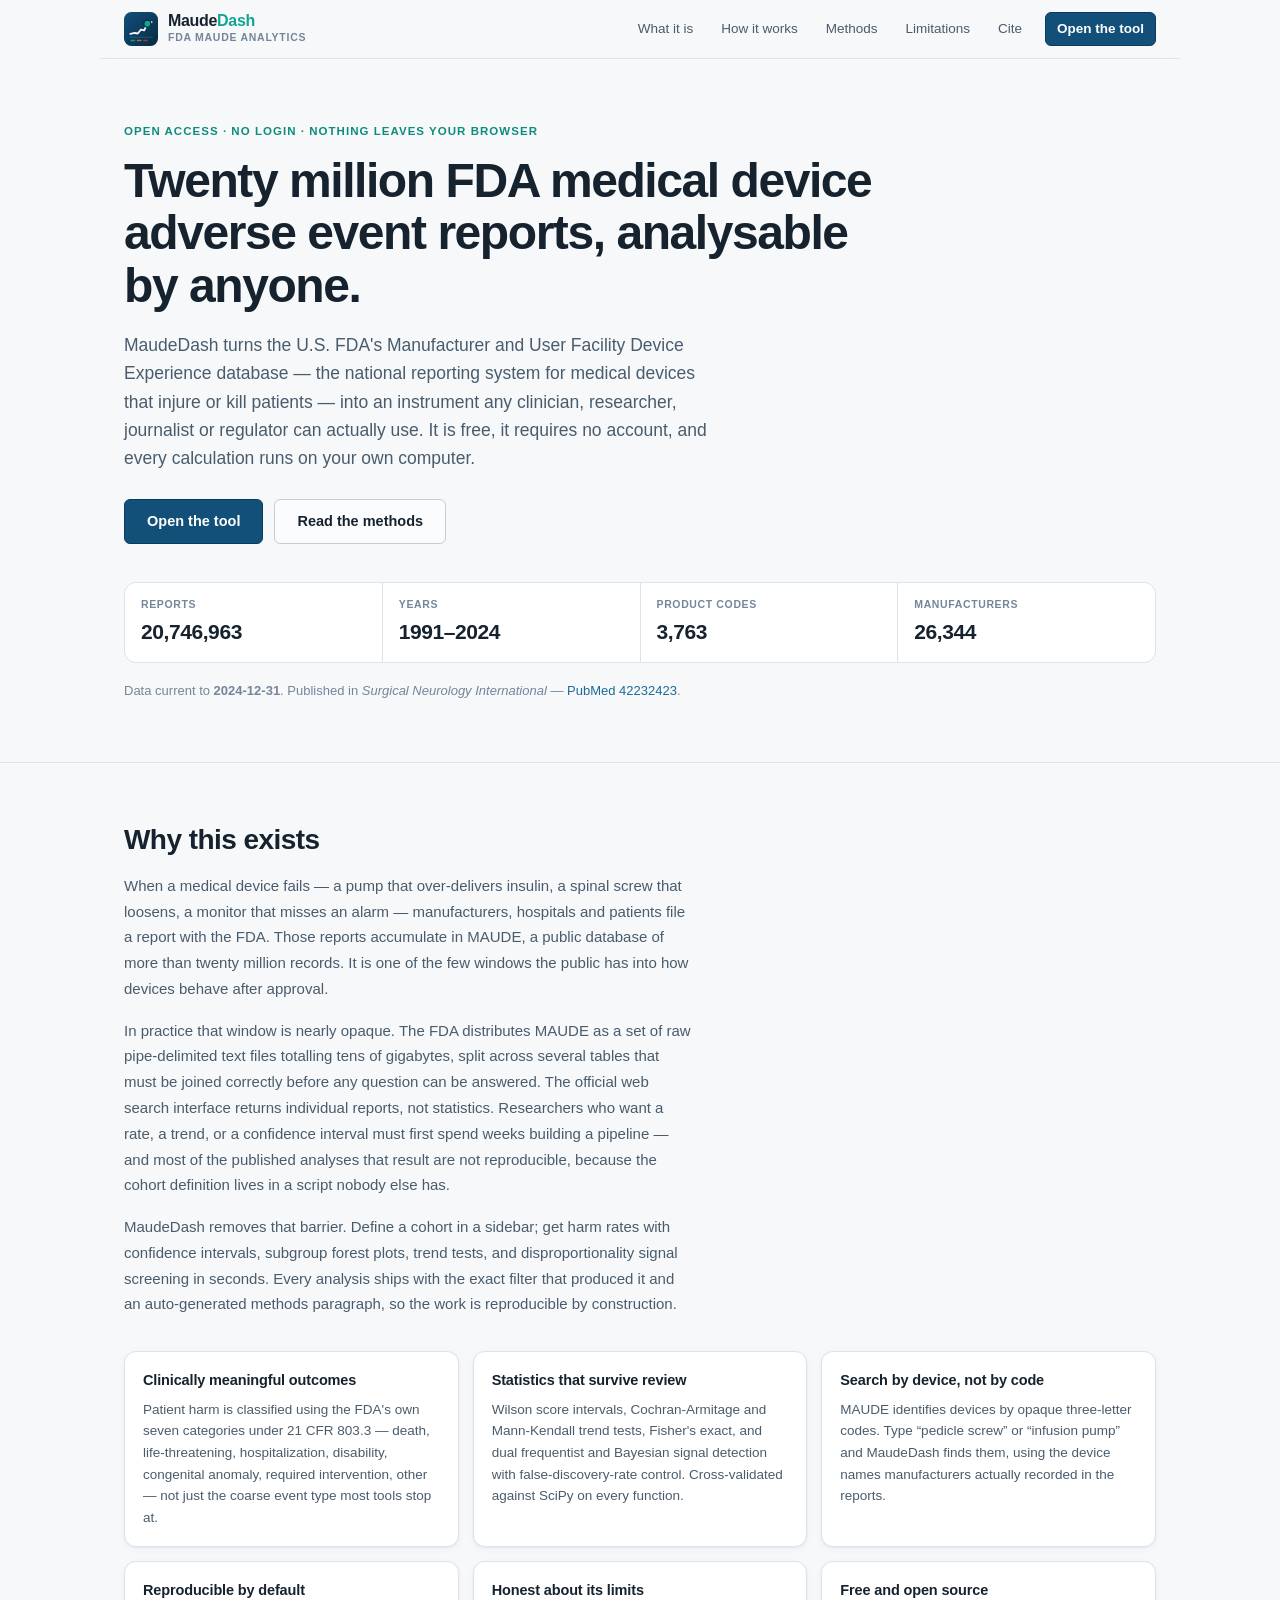
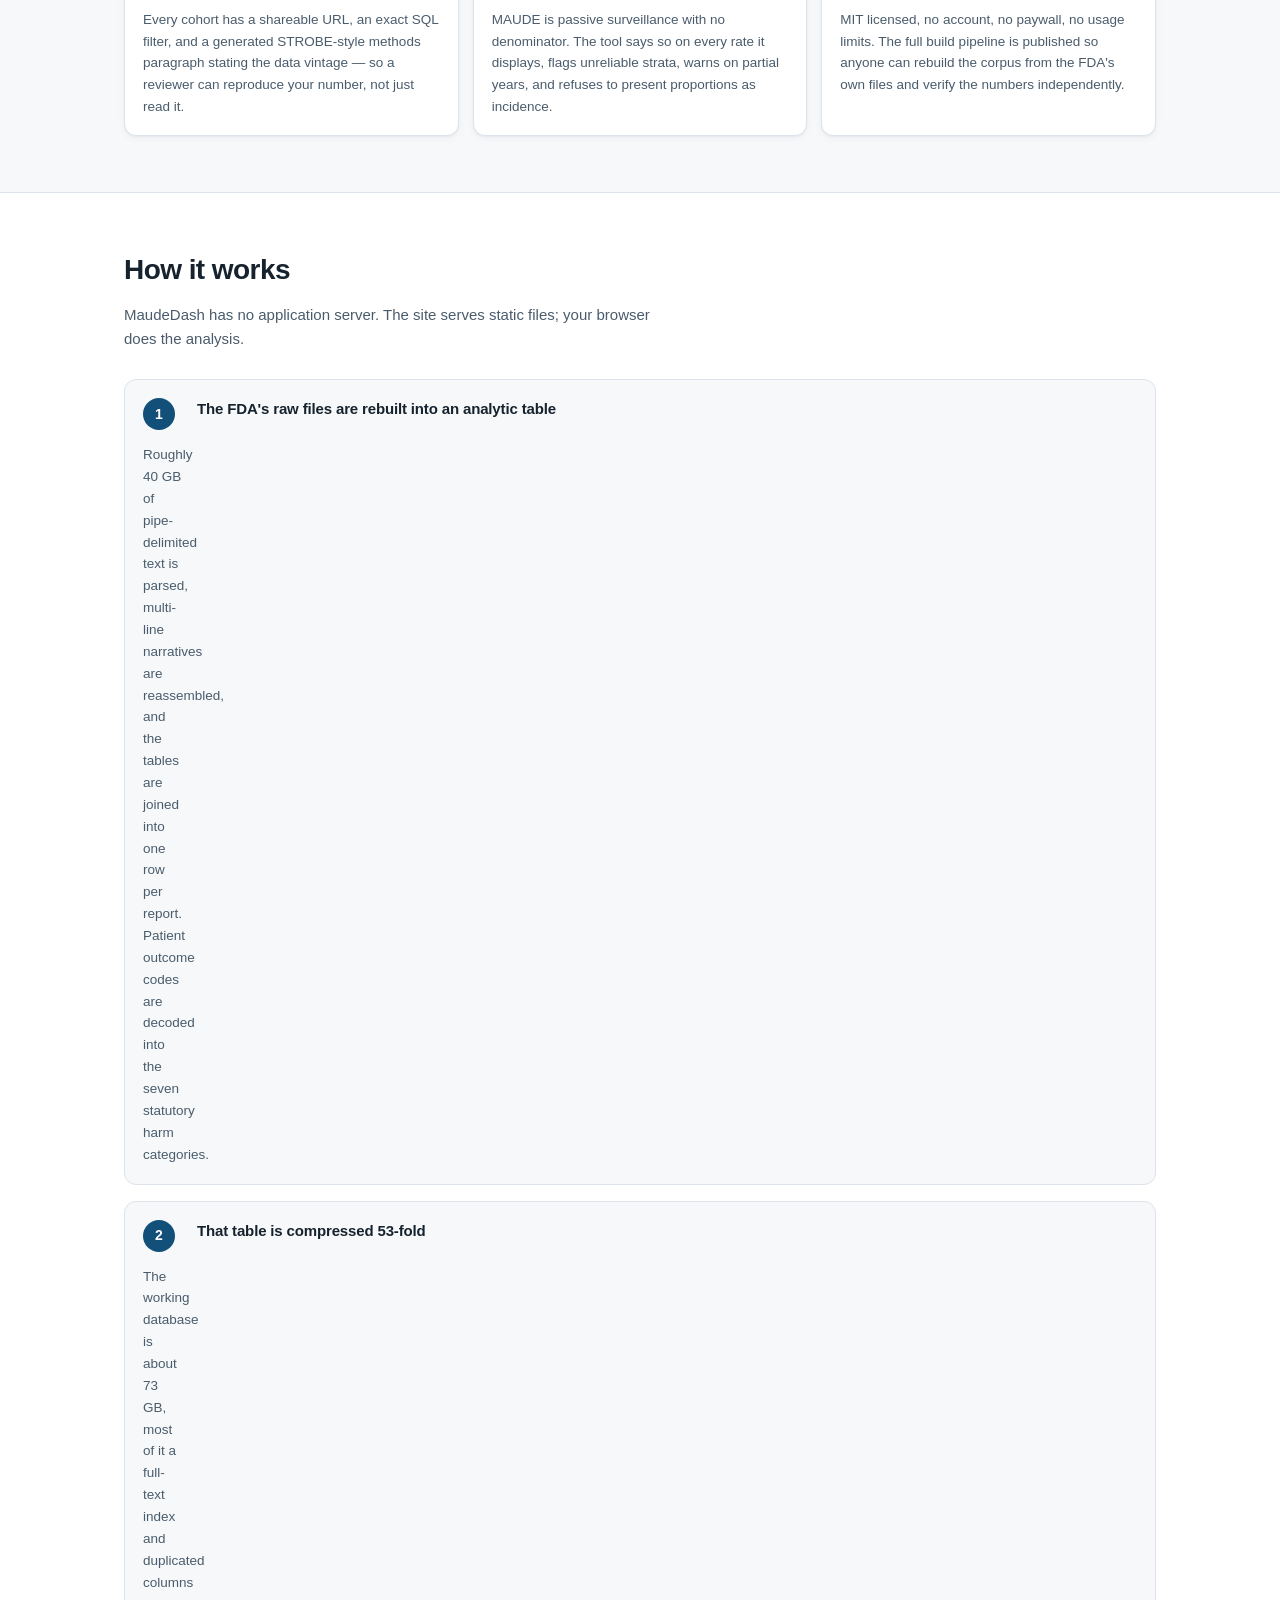
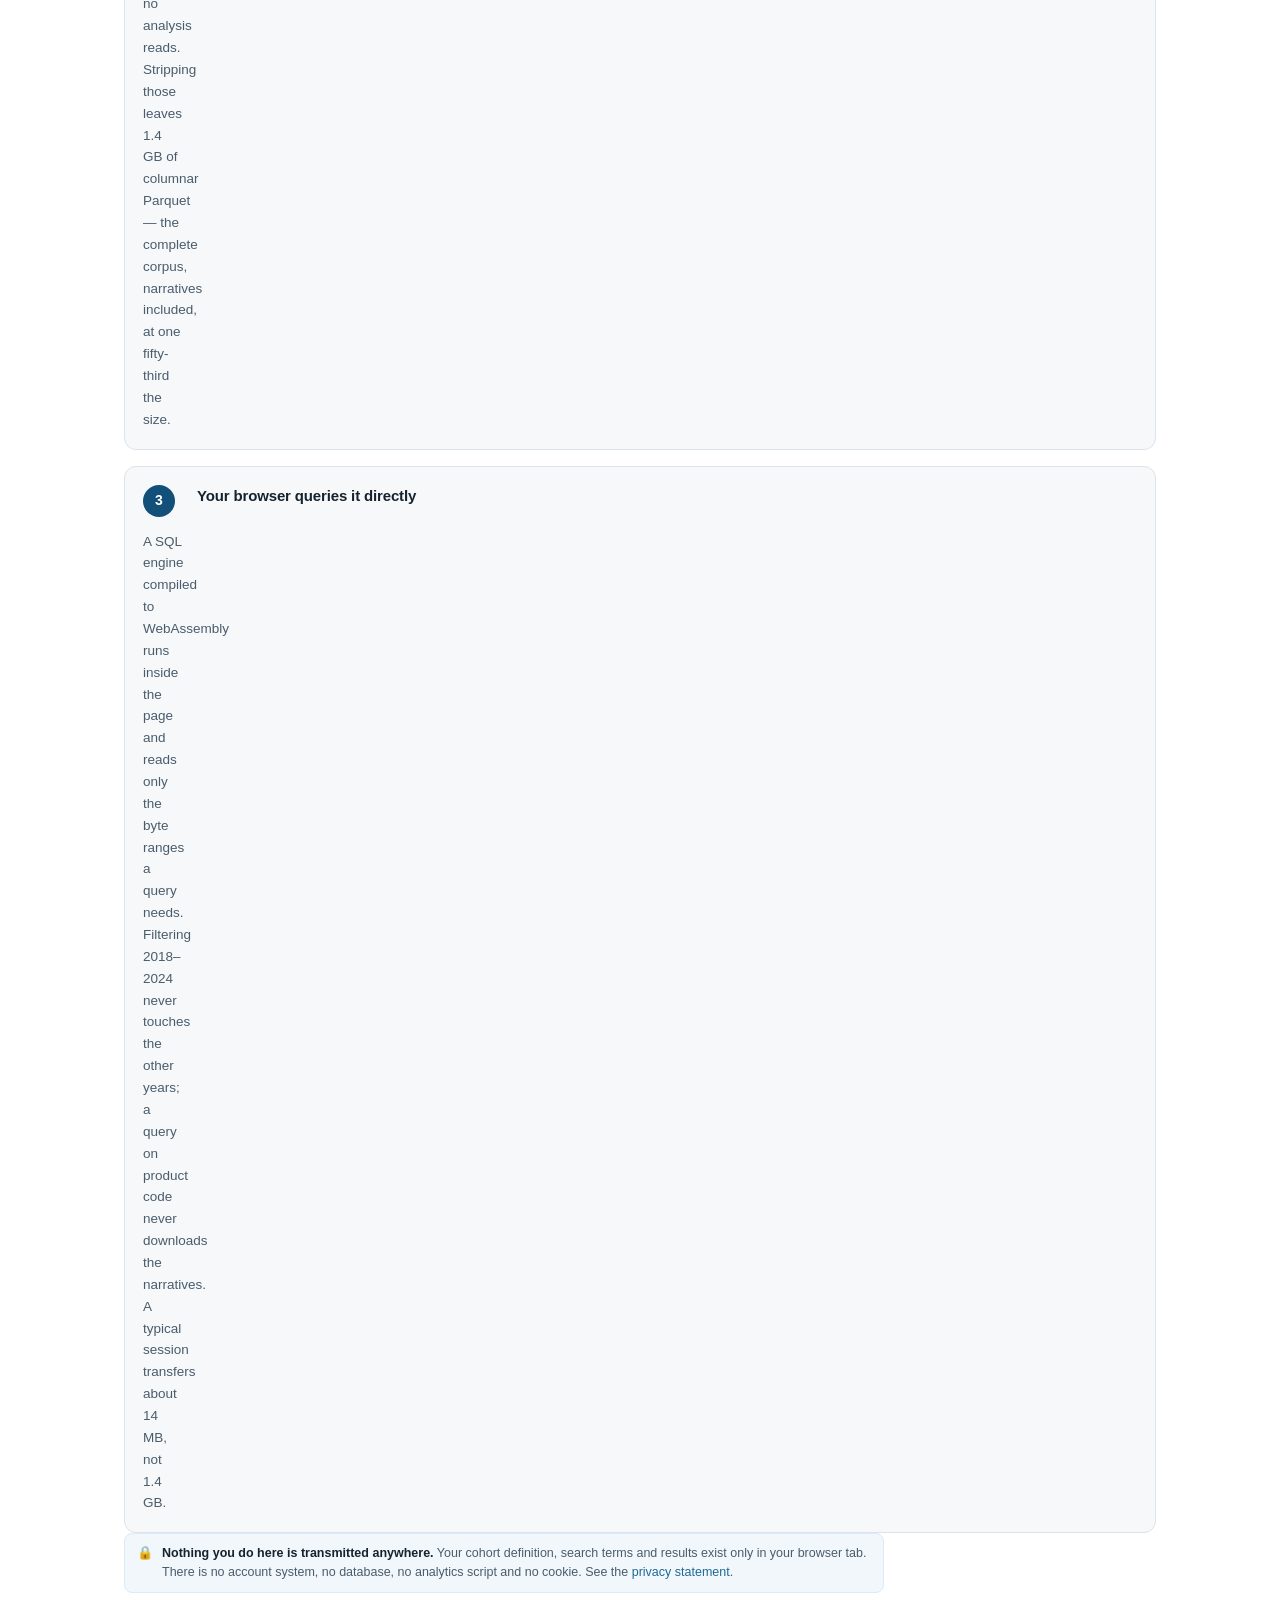
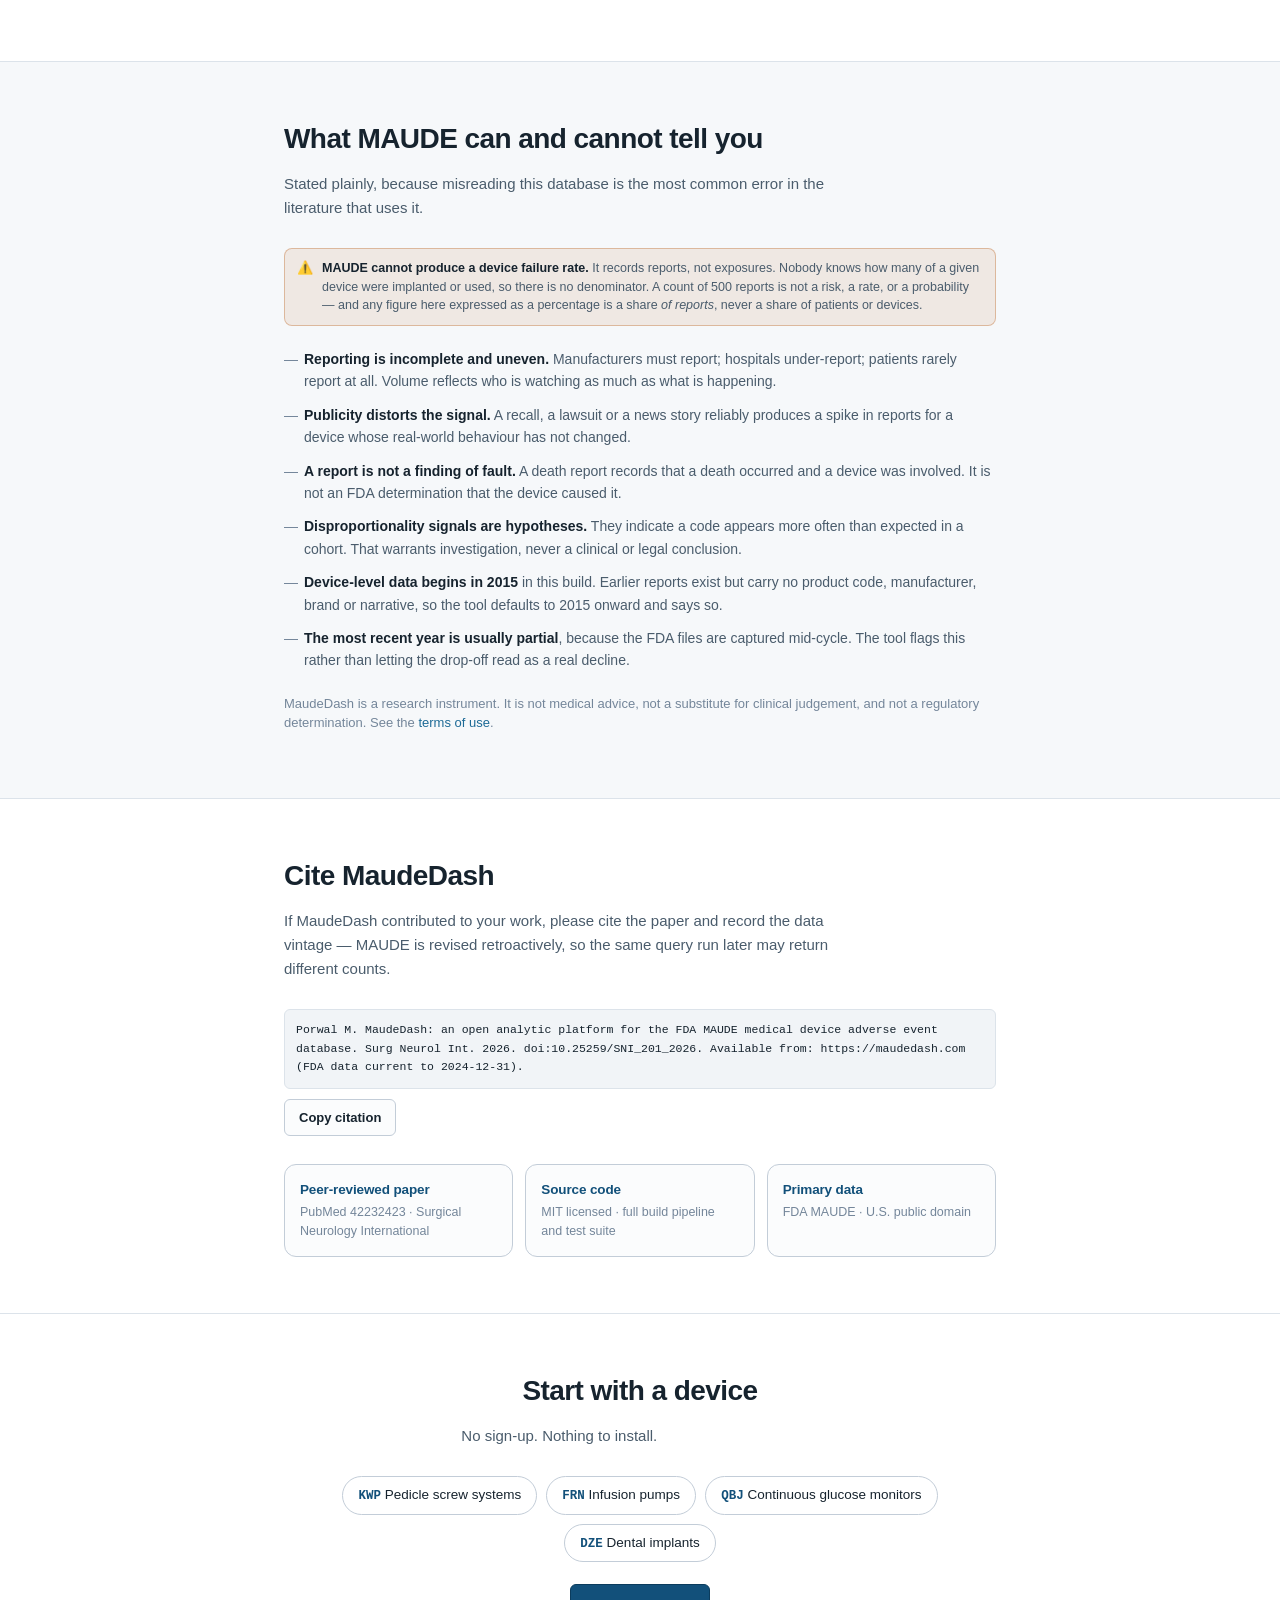
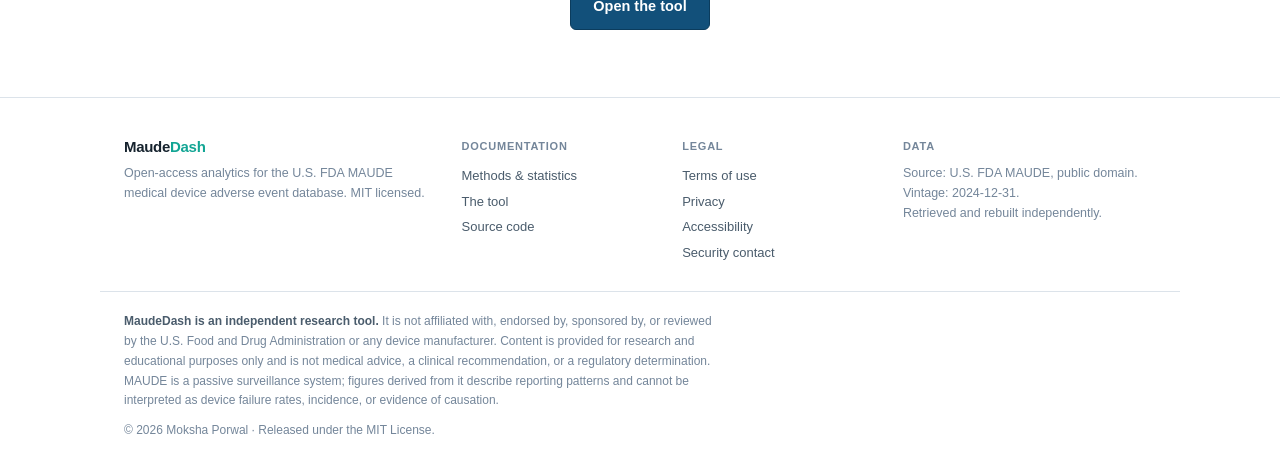
==== web/index.html @ 6a03e8b5 "MaudeDash v5: browser-based web tier, corrected statistics, 34x faster signal screen Reorganises the" ====
<!DOCTYPE html>
<html lang="en">
<head>
<meta charset="utf-8">
<meta name="viewport" content="width=device-width, initial-scale=1">
<title>MaudeDash — Open analytics for the FDA MAUDE medical device adverse event database</title>
<meta name="description" content="MaudeDash is a free, open-access research tool for the U.S. FDA MAUDE database: 20.7 million medical device adverse event reports, with FDA 21 CFR 803.3 harm classification, Wilson confidence intervals, Bayesian and frequentist signal detection, and STROBE-ready methods output. Runs entirely in your browser.">
<meta name="author" content="Moksha Porwal">
<meta name="robots" content="index, follow">
<link rel="canonical" href="https://maudedash.com/">
<link rel="icon" type="image/svg+xml" href="assets/favicon.svg">
<script src="assets/boot.js"></script>
<link rel="stylesheet" href="assets/styles.css">
<link rel="stylesheet" href="assets/site.css">
<!--
  Warm the query engine while the visitor reads this page. prefetch (not
  preload) so it is fetched at low priority and does not compete with the
  landing page itself, and so no console warning appears if the visitor never
  opens the tool.
-->
<link rel="prefetch" as="fetch" href="vendor/duckdb/duckdb-eh.wasm" crossorigin>
<link rel="prefetch" as="script" href="vendor/esm/duckdb__duckdb-wasm@1.29.0.mjs">
<link rel="prefetch" as="fetch" href="data/summary.json">
<link rel="prefetch" as="fetch" href="data/product_index.json">
<meta property="og:type" content="website">
<meta property="og:url" content="https://maudedash.com/">
<meta property="og:title" content="MaudeDash — Open analytics for the FDA MAUDE database">
<meta property="og:description" content="20.7 million FDA medical device adverse event reports, analysable in your browser. Free, open access, no login, no tracking.">
<meta property="og:image" content="https://maudedash.com/assets/logo.svg">
<meta name="twitter:card" content="summary">
<script type="application/ld+json">
{
  "@context": "https://schema.org",
  "@graph": [
    {
      "@type": "SoftwareApplication",
      "name": "MaudeDash",
      "url": "https://maudedash.com/",
      "applicationCategory": "Research and analysis software",
      "operatingSystem": "Any modern web browser",
      "offers": { "@type": "Offer", "price": "0", "priceCurrency": "USD" },
      "license": "https://opensource.org/licenses/MIT",
      "author": { "@type": "Person", "name": "Moksha Porwal" },
      "description": "Open-access analytics platform for the U.S. FDA Manufacturer and User Facility Device Experience (MAUDE) medical device adverse event database.",
      "isAccessibleForFree": true,
      "codeRepository": "https://github.com/mokshalstudios/MAUDE-DASH"
    },
    {
      "@type": "Dataset",
      "name": "FDA MAUDE analytic extract",
      "description": "Denormalised analytic extract of the U.S. FDA MAUDE database, one row per medical device report, with FDA 21 CFR 803.3 patient outcome classification.",
      "creator": { "@type": "Organization", "name": "U.S. Food and Drug Administration" },
      "isBasedOn": "https://www.fda.gov/medical-devices/mandatory-reporting-requirements-manufacturers-importers-and-device-user-facilities/manufacturer-and-user-facility-device-experience-database-maude",
      "license": "https://www.usa.gov/government-works",
      "temporalCoverage": "1991/2024"
    }
  ]
}
</script>
</head>
<body class="site">

<a class="skip-link" href="#main">Skip to content</a>

<header class="site-header">
  <a class="brand" href="./">
    <img class="brand-logo" src="assets/logo.svg" alt="" width="34" height="34">
    <div class="brand-text">
      <div class="brand-name">Maude<span class="dash">Dash</span></div>
      <div class="brand-tag">FDA MAUDE Analytics</div>
    </div>
  </a>
  <nav class="site-nav" aria-label="Main">
    <a href="#what">What it is</a>
    <a href="#how">How it works</a>
    <a href="methods.html">Methods</a>
    <a href="#limits">Limitations</a>
    <a href="#cite">Cite</a>
    <a class="nav-cta" href="app.html">Open the tool</a>
  </nav>
  <button class="icon-btn nav-toggle" id="nav-toggle" aria-label="Menu" aria-expanded="false">☰</button>
</header>

<main id="main">

  <!-- ============================ hero ============================ -->
  <section class="hero">
    <div class="wrap">
      <p class="eyebrow">Open access · No login · Nothing leaves your browser</p>
      <h1>Twenty million FDA medical device<br>adverse event reports, analysable<br>by anyone.</h1>
      <p class="lede">
        MaudeDash turns the U.S. FDA's Manufacturer and User Facility Device
        Experience database — the national reporting system for medical devices
        that injure or kill patients — into an instrument any clinician,
        researcher, journalist or regulator can actually use. It is free, it
        requires no account, and every calculation runs on your own computer.
      </p>
      <div class="hero-cta">
        <a class="btn btn-lg" href="app.html">Open the tool</a>
        <a class="btn btn-lg btn-secondary" href="methods.html">Read the methods</a>
      </div>
      <dl class="hero-stats" id="hero-stats">
        <div><dt>Reports</dt><dd>20,746,963</dd></div>
        <div><dt>Years</dt><dd>1991–2024</dd></div>
        <div><dt>Product codes</dt><dd>3,763</dd></div>
        <div><dt>Manufacturers</dt><dd>26,344</dd></div>
      </dl>
      <p class="hero-note">
        Data current to <strong id="vintage-inline">2024-12-31</strong>.
        Published in <em>Surgical Neurology International</em> —
        <a href="https://pubmed.ncbi.nlm.nih.gov/42232423/" rel="noopener">PubMed 42232423</a>.
      </p>
    </div>
  </section>

  <!-- ========================== what it is ========================= -->
  <section id="what" class="band">
    <div class="wrap">
      <h2>Why this exists</h2>
      <div class="prose-lg">
        <p>
          When a medical device fails — a pump that over-delivers insulin, a
          spinal screw that loosens, a monitor that misses an alarm —
          manufacturers, hospitals and patients file a report with the FDA.
          Those reports accumulate in MAUDE, a public database of more than
          twenty million records. It is one of the few windows the public has
          into how devices behave after approval.
        </p>
        <p>
          In practice that window is nearly opaque. The FDA distributes MAUDE as
          a set of raw pipe-delimited text files totalling tens of gigabytes,
          split across several tables that must be joined correctly before any
          question can be answered. The official web search interface returns
          individual reports, not statistics. Researchers who want a rate, a
          trend, or a confidence interval must first spend weeks building a
          pipeline — and most of the published analyses that result are not
          reproducible, because the cohort definition lives in a script nobody
          else has.
        </p>
        <p>
          MaudeDash removes that barrier. Define a cohort in a sidebar; get
          harm rates with confidence intervals, subgroup forest plots, trend
          tests, and disproportionality signal screening in seconds. Every
          analysis ships with the exact filter that produced it and an
          auto-generated methods paragraph, so the work is reproducible by
          construction.
        </p>
      </div>

      <div class="feature-grid">
        <article class="feature">
          <h3>Clinically meaningful outcomes</h3>
          <p>Patient harm is classified using the FDA's own seven categories
          under 21 CFR 803.3 — death, life-threatening, hospitalization,
          disability, congenital anomaly, required intervention, other — not
          just the coarse event type most tools stop at.</p>
        </article>
        <article class="feature">
          <h3>Statistics that survive review</h3>
          <p>Wilson score intervals, Cochran-Armitage and Mann-Kendall trend
          tests, Fisher's exact, and dual frequentist and Bayesian signal
          detection with false-discovery-rate control. Cross-validated against
          SciPy on every function.</p>
        </article>
        <article class="feature">
          <h3>Search by device, not by code</h3>
          <p>MAUDE identifies devices by opaque three-letter codes. Type
          “pedicle screw” or “infusion pump” and MaudeDash finds them, using the
          device names manufacturers actually recorded in the reports.</p>
        </article>
        <article class="feature">
          <h3>Reproducible by default</h3>
          <p>Every cohort has a shareable URL, an exact SQL filter, and a
          generated STROBE-style methods paragraph stating the data vintage —
          so a reviewer can reproduce your number, not just read it.</p>
        </article>
        <article class="feature">
          <h3>Honest about its limits</h3>
          <p>MAUDE is passive surveillance with no denominator. The tool says so
          on every rate it displays, flags unreliable strata, warns on partial
          years, and refuses to present proportions as incidence.</p>
        </article>
        <article class="feature">
          <h3>Free and open source</h3>
          <p>MIT licensed, no account, no paywall, no usage limits. The full
          build pipeline is published so anyone can rebuild the corpus from the
          FDA's own files and verify the numbers independently.</p>
        </article>
      </div>
    </div>
  </section>

  <!-- ========================== how it works ======================= -->
  <section id="how" class="band alt">
    <div class="wrap">
      <h2>How it works</h2>
      <p class="section-lede">
        MaudeDash has no application server. The site serves static files; your
        browser does the analysis.
      </p>

      <ol class="steps">
        <li>
          <span class="step-n">1</span>
          <h3>The FDA's raw files are rebuilt into an analytic table</h3>
          <p>Roughly 40 GB of pipe-delimited text is parsed, multi-line
          narratives are reassembled, and the tables are joined into one row per
          report. Patient outcome codes are decoded into the seven statutory
          harm categories.</p>
        </li>
        <li>
          <span class="step-n">2</span>
          <h3>That table is compressed 53-fold</h3>
          <p>The working database is about 73 GB, most of it a full-text index
          and duplicated columns no analysis reads. Stripping those leaves
          1.4 GB of columnar Parquet — the complete corpus, narratives included,
          at one fifty-third the size.</p>
        </li>
        <li>
          <span class="step-n">3</span>
          <h3>Your browser queries it directly</h3>
          <p>A SQL engine compiled to WebAssembly runs inside the page and reads
          only the byte ranges a query needs. Filtering 2018–2024 never touches
          the other years; a query on product code never downloads the
          narratives. A typical session transfers about 14 MB, not 1.4 GB.</p>
        </li>
      </ol>

      <div class="note note-info wrap-narrow">
        <span class="note-icon">🔒</span>
        <div><strong>Nothing you do here is transmitted anywhere.</strong>
        Your cohort definition, search terms and results exist only in your
        browser tab. There is no account system, no database, no analytics
        script and no cookie. See the
        <a href="privacy.html">privacy statement</a>.</div>
      </div>
    </div>
  </section>

  <!-- =========================== limits =========================== -->
  <section id="limits" class="band">
    <div class="wrap wrap-narrow">
      <h2>What MAUDE can and cannot tell you</h2>
      <p class="section-lede">
        Stated plainly, because misreading this database is the most common
        error in the literature that uses it.
      </p>

      <div class="note note-warn">
        <span class="note-icon">⚠️</span>
        <div>
          <strong>MAUDE cannot produce a device failure rate.</strong> It records
          reports, not exposures. Nobody knows how many of a given device were
          implanted or used, so there is no denominator. A count of 500 reports
          is not a risk, a rate, or a probability — and any figure here expressed
          as a percentage is a share <em>of reports</em>, never a share of
          patients or devices.
        </div>
      </div>

      <ul class="limit-list">
        <li><strong>Reporting is incomplete and uneven.</strong> Manufacturers
        must report; hospitals under-report; patients rarely report at all.
        Volume reflects who is watching as much as what is happening.</li>
        <li><strong>Publicity distorts the signal.</strong> A recall, a lawsuit
        or a news story reliably produces a spike in reports for a device whose
        real-world behaviour has not changed.</li>
        <li><strong>A report is not a finding of fault.</strong> A death report
        records that a death occurred and a device was involved. It is not an
        FDA determination that the device caused it.</li>
        <li><strong>Disproportionality signals are hypotheses.</strong> They
        indicate a code appears more often than expected in a cohort. That
        warrants investigation, never a clinical or legal conclusion.</li>
        <li><strong>Device-level data begins in 2015</strong> in this build.
        Earlier reports exist but carry no product code, manufacturer, brand or
        narrative, so the tool defaults to 2015 onward and says so.</li>
        <li><strong>The most recent year is usually partial</strong>, because
        the FDA files are captured mid-cycle. The tool flags this rather than
        letting the drop-off read as a real decline.</li>
      </ul>

      <p class="fineprint">
        MaudeDash is a research instrument. It is not medical advice, not a
        substitute for clinical judgement, and not a regulatory determination.
        See the <a href="terms.html">terms of use</a>.
      </p>
    </div>
  </section>

  <!-- ============================ cite ============================ -->
  <section id="cite" class="band alt">
    <div class="wrap wrap-narrow">
      <h2>Cite MaudeDash</h2>
      <p class="section-lede">
        If MaudeDash contributed to your work, please cite the paper and record
        the data vintage — MAUDE is revised retroactively, so the same query run
        later may return different counts.
      </p>
      <div class="cite" id="cite-text">Porwal M. MaudeDash: an open analytic platform for the FDA MAUDE medical device adverse event database. Surg Neurol Int. 2026. doi:10.25259/SNI_201_2026. Available from: https://maudedash.com (FDA data current to 2024-12-31).</div>
      <button class="btn btn-secondary" id="copy-cite" style="width:auto;margin-top:10px">Copy citation</button>

      <div class="link-cards">
        <a class="link-card" href="https://pubmed.ncbi.nlm.nih.gov/42232423/" rel="noopener">
          <h3>Peer-reviewed paper</h3><p>PubMed 42232423 · Surgical Neurology International</p></a>
        <a class="link-card" href="https://github.com/mokshalstudios/MAUDE-DASH" rel="noopener">
          <h3>Source code</h3><p>MIT licensed · full build pipeline and test suite</p></a>
        <a class="link-card" href="https://www.fda.gov/medical-devices/mandatory-reporting-requirements-manufacturers-importers-and-device-user-facilities/manufacturer-and-user-facility-device-experience-database-maude" rel="noopener">
          <h3>Primary data</h3><p>FDA MAUDE · U.S. public domain</p></a>
      </div>
    </div>
  </section>

  <section class="band cta-band">
    <div class="wrap wrap-narrow" style="text-align:center">
      <h2>Start with a device</h2>
      <p class="section-lede">No sign-up. Nothing to install.</p>
      <div class="chip-row">
        <a class="chip" href="app.html?pc=KWP&y0=2018&y1=2024"><b>KWP</b> Pedicle screw systems</a>
        <a class="chip" href="app.html?pc=FRN&y0=2018&y1=2024"><b>FRN</b> Infusion pumps</a>
        <a class="chip" href="app.html?pc=QBJ&y0=2018&y1=2024"><b>QBJ</b> Continuous glucose monitors</a>
        <a class="chip" href="app.html?pc=DZE&y0=2018&y1=2024"><b>DZE</b> Dental implants</a>
      </div>
      <p style="margin-top:22px"><a class="btn btn-lg" href="app.html">Open the tool</a></p>
    </div>
  </section>

</main>

<footer class="site-footer">
  <div class="wrap footer-grid">
    <div>
      <div class="brand-name" style="font-size:15px">Maude<span class="dash">Dash</span></div>
      <p class="footer-note">
        Open-access analytics for the U.S. FDA MAUDE medical device adverse
        event database. MIT licensed.
      </p>
    </div>
    <nav aria-label="Documentation">
      <h4>Documentation</h4>
      <a href="methods.html">Methods &amp; statistics</a>
      <a href="app.html">The tool</a>
      <a href="https://github.com/mokshalstudios/MAUDE-DASH" rel="noopener">Source code</a>
    </nav>
    <nav aria-label="Legal">
      <h4>Legal</h4>
      <a href="terms.html">Terms of use</a>
      <a href="privacy.html">Privacy</a>
      <a href="accessibility.html">Accessibility</a>
      <a href="/.well-known/security.txt">Security contact</a>
    </nav>
    <div>
      <h4>Data</h4>
      <p class="footer-note">
        Source: U.S. FDA MAUDE, public domain.<br>
        Vintage: <span id="vintage-footer">2024-12-31</span>.<br>
        Retrieved and rebuilt independently.
      </p>
    </div>
  </div>
  <div class="wrap footer-legal">
    <p>
      <strong>MaudeDash is an independent research tool.</strong> It is not
      affiliated with, endorsed by, sponsored by, or reviewed by the U.S. Food
      and Drug Administration or any device manufacturer. Content is provided
      for research and educational purposes only and is not medical advice, a
      clinical recommendation, or a regulatory determination. MAUDE is a passive
      surveillance system; figures derived from it describe reporting patterns
      and cannot be interpreted as device failure rates, incidence, or evidence
      of causation.
    </p>
    <p>© <span id="year">2026</span> Moksha Porwal · Released under the MIT License.</p>
  </div>
</footer>

<script src="assets/site.js" defer></script>
</body>
</html>
---- web/assets/styles.css ----
/*
 * styles.css — MaudeDash
 * ======================
 * A clinical-research aesthetic: quiet neutrals, one structural blue, and a
 * severity ramp reserved for the FDA harm categories so colour always carries
 * meaning. Light and dark are both first-class.
 */

/* ------------------------------------------------------------------- tokens */

:root {
  /* Brand */
  --brand-900: #072A42;
  --brand-800: #0B3C5D;
  --brand-700: #12507A;
  --brand-600: #1D6A96;
  --brand-500: #2E86B8;
  --brand-100: #DCEBF5;
  --brand-050: #F1F7FB;

  --accent-600: #0E8C7D;
  --accent-500: #12A594;
  --accent-100: #D6F2EE;

  /* FDA 21 CFR 803.3 harm ramp — ordered by clinical severity */
  --harm-death:         #8B1A1A;
  --harm-life:          #C0392B;
  --harm-hosp:          #D9740B;
  --harm-disability:    #7C3AED;
  --harm-congenital:    #0E7490;
  --harm-intervention:  #2563EB;
  --harm-other:         #64748B;
  --harm-serious:       #0B3C5D;

  --ok: #15803D;
  --warn: #B45309;
  --danger: #B91C1C;
  --signal: #9D174D;

  /* Surfaces (light) */
  --bg: #F6F8FA;
  --surface: #FFFFFF;
  --surface-2: #FBFCFD;
  --surface-3: #F1F4F7;
  --border: #DCE3EA;
  --border-strong: #C3CDD8;
  --text: #16232E;
  --text-2: #4A5C6C;
  --text-3: #74869A;
  --shadow: 0 1px 2px rgba(16, 35, 51, .05), 0 2px 8px rgba(16, 35, 51, .04);
  --shadow-lg: 0 4px 12px rgba(16, 35, 51, .08), 0 12px 32px rgba(16, 35, 51, .06);

  --sidebar-w: 310px;
  --radius: 8px;
  --radius-lg: 12px;

  --mono: ui-monospace, SFMono-Regular, "SF Mono", Menlo, Consolas,
          "Liberation Mono", monospace;
  --sans: -apple-system, BlinkMacSystemFont, "Segoe UI", Inter, Roboto,
          "Helvetica Neue", Arial, sans-serif;
}

/*
 * Dark palette. The inline script in <head> stamps data-theme on <html> before
 * first paint (from localStorage, else the OS preference), so this attribute
 * selector is the single source of truth — no duplicated token block and no
 * light-theme flash.
 */
:root[data-theme="dark"] {
    --bg: #0D1620;
    --surface: #141F2B;
    --surface-2: #18242F;
    --surface-3: #1E2C39;
    --border: #263542;
    --border-strong: #35485A;
    --text: #E4EBF1;
    --text-2: #A8B8C6;
    --text-3: #7A8B9B;
    --brand-100: #17324A;
    --brand-050: #112537;
    --accent-100: #10352F;
    --shadow: 0 1px 2px rgba(0, 0, 0, .3), 0 2px 8px rgba(0, 0, 0, .25);
    --shadow-lg: 0 4px 12px rgba(0, 0, 0, .35), 0 12px 32px rgba(0, 0, 0, .3);
    --harm-death: #E05252;
    --harm-life: #EF6D5E;
    --harm-hosp: #F0A04B;
    --harm-disability: #A78BFA;
    --harm-congenital: #22A5C0;
    --harm-intervention: #5B94F5;
    --harm-other: #94A3B8;
    --harm-serious: #6BA8D4;
    --ok: #4ADE80;
    --warn: #FBBF24;
    --danger: #F87171;
    --signal: #F472B6;
}

/* ------------------------------------------------------------------- reset */

*, *::before, *::after { box-sizing: border-box; }

html, body { height: 100%; }

body {
  margin: 0;
  font-family: var(--sans);
  font-size: 14px;
  line-height: 1.5;
  color: var(--text);
  background: var(--bg);
  -webkit-font-smoothing: antialiased;
}

h1, h2, h3, h4 { margin: 0; font-weight: 600; letter-spacing: -.01em; }
p { margin: 0 0 .75em; }
a { color: var(--brand-600); text-decoration: none; }
a:hover { text-decoration: underline; }
code, kbd, pre { font-family: var(--mono); font-size: .875em; }

/* Numerals line up in every table and metric. */
.num, table td, table th, .metric-value, .stat-value {
  font-variant-numeric: tabular-nums;
}

/* ------------------------------------------------------------------ layout */

.app { display: flex; min-height: 100vh; }

/* ----- sidebar ----- */

.sidebar {
  width: var(--sidebar-w);
  flex: 0 0 var(--sidebar-w);
  background: var(--surface);
  border-right: 1px solid var(--border);
  display: flex;
  flex-direction: column;
  position: sticky;
  top: 0;
  height: 100vh;
  overflow-y: auto;
  overscroll-behavior: contain;
}

.brand {
  display: flex;
  align-items: center;
  gap: 10px;
  padding: 16px 18px;
  border-bottom: 1px solid var(--border);
  position: sticky;
  top: 0;
  background: var(--surface);
  z-index: 5;
}
.brand-logo { width: 34px; height: 34px; flex: 0 0 34px; }
.brand-text { min-width: 0; }
.brand-name {
  font-size: 16px; font-weight: 700; letter-spacing: -.02em;
  color: var(--text); line-height: 1.15;
}
.brand-name .dash { color: var(--accent-500); }
.brand-tag {
  font-size: 10.5px; text-transform: uppercase; letter-spacing: .07em;
  color: var(--text-3); font-weight: 600;
}

.sidebar-body { padding: 4px 18px 24px; }

.field { margin: 14px 0; }
.field > label {
  display: block; font-size: 11.5px; font-weight: 600;
  text-transform: uppercase; letter-spacing: .05em;
  color: var(--text-2); margin-bottom: 5px;
}
.field .hint { font-size: 11.5px; color: var(--text-3); margin-top: 4px; line-height: 1.4; }

input[type="text"], input[type="number"], select, textarea {
  width: 100%;
  padding: 7px 9px;
  font: inherit;
  font-size: 13px;
  color: var(--text);
  background: var(--surface-2);
  border: 1px solid var(--border-strong);
  border-radius: 6px;
  transition: border-color .12s, box-shadow .12s;
}
input:focus, select:focus, textarea:focus {
  outline: none;
  border-color: var(--brand-500);
  box-shadow: 0 0 0 3px color-mix(in srgb, var(--brand-500) 18%, transparent);
}
input::placeholder { color: var(--text-3); }

.checks { display: flex; flex-direction: column; gap: 7px; }
.check { display: flex; align-items: flex-start; gap: 8px; font-size: 13px; cursor: pointer; }
.check input { margin: 2px 0 0; accent-color: var(--brand-600); flex: 0 0 auto; }
.check span { color: var(--text-2); }

.section-label {
  font-size: 11px; font-weight: 700; text-transform: uppercase;
  letter-spacing: .07em; color: var(--text-3);
  margin: 22px 0 2px; padding-top: 14px;
  border-top: 1px solid var(--border);
}

/* year range: two coupled sliders */
.range-row { display: flex; align-items: center; gap: 8px; }
.range-row input[type="range"] { flex: 1; accent-color: var(--brand-600); min-width: 0; }
.range-val {
  font-family: var(--mono); font-size: 12px; color: var(--text);
  background: var(--surface-3); border: 1px solid var(--border);
  border-radius: 5px; padding: 1px 6px; min-width: 46px; text-align: center;
}

.btn {
  display: inline-flex; align-items: center; justify-content: center; gap: 6px;
  padding: 8px 14px; font: inherit; font-size: 13px; font-weight: 600;
  color: #fff; background: var(--brand-700);
  border: 1px solid var(--brand-800); border-radius: 6px;
  cursor: pointer; transition: background .12s, transform .06s;
  width: 100%;
}
.btn:hover { background: var(--brand-600); }
.btn:active { transform: translateY(1px); }
.btn:disabled { opacity: .5; cursor: not-allowed; }
.btn-secondary {
  color: var(--text); background: var(--surface-2);
  border-color: var(--border-strong);
}
.btn-secondary:hover { background: var(--surface-3); }
.btn-row { display: flex; gap: 8px; margin-top: 14px; }
.btn-row .btn { width: auto; flex: 1; }

/* ----- main ----- */

.main { flex: 1 1 auto; min-width: 0; display: flex; flex-direction: column; }

.topbar {
  display: flex; align-items: center; gap: 14px;
  padding: 10px 22px;
  background: var(--surface);
  border-bottom: 1px solid var(--border);
  position: sticky; top: 0; z-index: 20;
}
.topbar h1 { font-size: 15px; font-weight: 600; }
.topbar .spacer { flex: 1; }
.vintage {
  font-size: 11.5px; color: var(--text-3);
  display: flex; align-items: center; gap: 6px;
}
.vintage .dot {
  width: 6px; height: 6px; border-radius: 50%;
  background: var(--ok); flex: 0 0 6px;
}
.icon-btn {
  display: inline-flex; align-items: center; justify-content: center;
  width: 30px; height: 30px; padding: 0;
  color: var(--text-2); background: transparent;
  border: 1px solid var(--border); border-radius: 6px; cursor: pointer;
}
.icon-btn:hover { background: var(--surface-3); color: var(--text); }

.content { padding: 18px 22px 60px; flex: 1; }

/* ----- KPI band ----- */

.kpis {
  display: grid;
  grid-template-columns: repeat(auto-fit, minmax(140px, 1fr));
  gap: 10px;
  margin-bottom: 16px;
}
.kpi {
  background: var(--surface); border: 1px solid var(--border);
  border-radius: var(--radius); padding: 11px 13px;
  box-shadow: var(--shadow);
}
.kpi-label {
  font-size: 10.5px; font-weight: 600; text-transform: uppercase;
  letter-spacing: .05em; color: var(--text-3);
  display: flex; align-items: center; gap: 4px;
}
.kpi-value {
  font-size: 21px; font-weight: 700; letter-spacing: -.02em;
  color: var(--text); margin-top: 3px; font-variant-numeric: tabular-nums;
}
.kpi-sub { font-size: 11px; color: var(--text-3); margin-top: 1px; }
.kpi.accent .kpi-value { color: var(--brand-700); }
.kpi.harm .kpi-value { color: var(--harm-death); }

/* ----- tabs ----- */

.tabgroups { border-bottom: 1px solid var(--border); margin-bottom: 16px; }
.tabgroup-row { display: flex; gap: 4px; padding-bottom: 6px; flex-wrap: wrap; }
.tabgroup {
  display: flex; align-items: center; gap: 2px;
  padding: 2px; background: var(--surface-3);
  border: 1px solid var(--border); border-radius: 8px;
}
.tabgroup-name {
  font-size: 10px; font-weight: 700; text-transform: uppercase;
  letter-spacing: .06em; color: var(--text-3);
  padding: 0 7px 0 5px; white-space: nowrap;
}
.tab {
  padding: 5px 10px; font-size: 12.5px; font-weight: 500;
  color: var(--text-2); background: transparent;
  border: none; border-radius: 6px; cursor: pointer; white-space: nowrap;
  font-family: inherit;
}
.tab:hover { background: var(--surface); color: var(--text); }
.tab[aria-selected="true"] {
  background: var(--brand-700); color: #fff; font-weight: 600;
}

/* ----- panels & cards ----- */

.panel { display: none; }
.panel.active { display: block; animation: fade .16s ease-out; }
@keyframes fade { from { opacity: 0; transform: translateY(2px); } to { opacity: 1; } }

.panel-head { margin-bottom: 12px; }
.panel-head h2 { font-size: 17px; }
.panel-head .desc {
  font-size: 12.5px; color: var(--text-2); margin-top: 3px;
  max-width: 78ch; line-height: 1.5;
}

.card {
  background: var(--surface); border: 1px solid var(--border);
  border-radius: var(--radius-lg); box-shadow: var(--shadow);
  padding: 14px; margin-bottom: 14px;
}
.card-title {
  font-size: 13px; font-weight: 600; color: var(--text);
  margin-bottom: 10px; display: flex; align-items: center; gap: 8px;
}
.card-title .count { font-weight: 400; color: var(--text-3); font-size: 12px; }
.grid-2 { display: grid; grid-template-columns: 1fr 1fr; gap: 14px; }
.grid-2-1 { display: grid; grid-template-columns: 2fr 1fr; gap: 14px; }
@media (max-width: 1100px) { .grid-2, .grid-2-1 { grid-template-columns: 1fr; } }

.chart { width: 100%; min-height: 300px; }

/* ----- tables ----- */

.table-wrap {
  overflow: auto; max-height: 560px;
  border: 1px solid var(--border); border-radius: var(--radius);
  background: var(--surface);
}
table { width: 100%; border-collapse: separate; border-spacing: 0; font-size: 12.5px; }
thead th {
  position: sticky; top: 0; z-index: 2;
  background: var(--surface-3); color: var(--text-2);
  font-weight: 600; font-size: 11px; text-transform: uppercase;
  letter-spacing: .04em; text-align: left;
  padding: 8px 10px; border-bottom: 1px solid var(--border-strong);
  white-space: nowrap;
}
tbody td {
  padding: 6px 10px; border-bottom: 1px solid var(--border);
  color: var(--text); vertical-align: top;
}
tbody tr:last-child td { border-bottom: none; }
tbody tr:hover td { background: var(--brand-050); }
td.right, th.right { text-align: right; }
td.narrative {
  max-width: 620px; min-width: 320px; white-space: pre-wrap;
  font-size: 12px; color: var(--text-2); line-height: 1.45;
}
td.mono { font-family: var(--mono); font-size: 11.5px; }

/* ----- type-ahead pickers ----- */

.ac-menu {
  position: absolute; left: 0; right: 0; top: calc(100% + 3px); z-index: 30;
  max-height: 296px; overflow-y: auto;
  background: var(--surface); border: 1px solid var(--border-strong);
  border-radius: var(--radius); box-shadow: var(--shadow-lg);
}
.ac-item {
  padding: 7px 10px; cursor: pointer;
  border-bottom: 1px solid var(--border);
}
.ac-item:last-child { border-bottom: none; }
.ac-item:hover, .ac-item.on { background: var(--brand-050); }
.ac-main { display: flex; align-items: baseline; gap: 7px; }
.ac-code {
  font-family: var(--mono); font-size: 11.5px; font-weight: 700;
  color: var(--brand-700); background: var(--brand-100);
  padding: 1px 5px; border-radius: 4px; flex: 0 0 auto;
}
.ac-label { font-size: 12.5px; color: var(--text); line-height: 1.3; }
.ac-meta {
  font-size: 11px; color: var(--text-3); margin-top: 2px;
  font-variant-numeric: tabular-nums;
}

/* ----- sortable table headers ----- */

th.sortable { cursor: pointer; user-select: none; }
th.sortable:hover { background: var(--brand-100); color: var(--text); }
th.sortable:focus-visible {
  outline: 2px solid var(--brand-500); outline-offset: -2px;
}
th.sorted { color: var(--brand-700); }
:root[data-theme="dark"] th.sorted { color: var(--brand-500); }

/* ----- badges & notes ----- */

.badge {
  display: inline-block; padding: 1px 7px; border-radius: 20px;
  font-size: 10.5px; font-weight: 700; text-transform: uppercase;
  letter-spacing: .04em; white-space: nowrap;
}
.badge-signal { background: var(--signal); color: #fff; }
.badge-none { background: var(--surface-3); color: var(--text-3); }
.badge-warn { background: var(--warn); color: #fff; }
.badge-ok { background: var(--ok); color: #fff; }

.note {
  display: flex; gap: 9px; padding: 10px 12px;
  border-radius: var(--radius); font-size: 12.5px; line-height: 1.5;
  border: 1px solid; margin-bottom: 12px;
}
.note-icon { flex: 0 0 auto; font-size: 13px; line-height: 1.35; }
.note-info { background: var(--brand-050); border-color: var(--brand-100); color: var(--text-2); }
.note-warn {
  background: color-mix(in srgb, var(--warn) 9%, transparent);
  border-color: color-mix(in srgb, var(--warn) 32%, transparent);
  color: var(--text-2);
}
.note-caveat {
  background: var(--surface-3); border-color: var(--border);
  color: var(--text-2); font-size: 12px;
}
.note strong { color: var(--text); }

/* ----- empty / loading states ----- */

.empty {
  text-align: center; padding: 52px 24px; color: var(--text-3);
}
.empty-icon { font-size: 30px; opacity: .5; margin-bottom: 10px; }
.empty h3 { font-size: 15px; color: var(--text-2); margin-bottom: 6px; }
.empty p { font-size: 13px; max-width: 52ch; margin: 0 auto .5em; }

.examples {
  display: flex; flex-wrap: wrap; gap: 8px;
  justify-content: center; margin-top: 16px;
}
.example {
  padding: 7px 12px; font-size: 12.5px; text-align: left;
  color: var(--text); background: var(--surface);
  border: 1px solid var(--border-strong); border-radius: 20px;
  cursor: pointer; font-family: inherit;
}
.example:hover { border-color: var(--brand-500); background: var(--brand-050); }
.example b { color: var(--brand-700); font-weight: 600; }

.spinner {
  width: 15px; height: 15px; flex: 0 0 15px;
  border: 2px solid var(--border-strong);
  border-top-color: var(--brand-600);
  border-radius: 50%; animation: spin .7s linear infinite;
}
@keyframes spin { to { transform: rotate(360deg); } }

.loading {
  display: flex; align-items: flex-start; justify-content: center; gap: 11px;
  padding: 44px 24px; color: var(--text-2); font-size: 13.5px; text-align: left;
}
.loading .spinner { margin-top: 2px; }
.loading-detail {
  font-size: 12.5px; color: var(--text-3); margin-top: 5px;
  max-width: 56ch; line-height: 1.5;
}

.busy {
  position: fixed; bottom: 16px; right: 18px; z-index: 60;
  display: none; align-items: center; gap: 9px;
  padding: 9px 14px; font-size: 12.5px; color: var(--text);
  background: var(--surface); border: 1px solid var(--border-strong);
  border-radius: 20px; box-shadow: var(--shadow-lg);
}
.busy.on { display: flex; }

/* ----- boot screen ----- */

.boot {
  position: fixed; inset: 0; z-index: 100;
  display: flex; flex-direction: column; align-items: center;
  justify-content: center; gap: 14px; padding: 24px;
  background: var(--bg); text-align: center;
}
.boot.hidden { display: none; }
.boot-logo { width: 60px; height: 60px; }
.boot-name { font-size: 25px; font-weight: 700; letter-spacing: -.025em; }
.boot-name .dash { color: var(--accent-500); }
.boot-sub { font-size: 13px; color: var(--text-2); max-width: 50ch; }
.boot-status {
  display: flex; align-items: center; gap: 9px;
  font-size: 12.5px; color: var(--text-3); margin-top: 4px;
}
.boot-error {
  max-width: 62ch; padding: 14px; text-align: left;
  font-size: 12.5px; line-height: 1.55;
  color: var(--text); background: var(--surface);
  border: 1px solid var(--danger); border-radius: var(--radius);
}
.boot-error h3 { color: var(--danger); font-size: 13.5px; margin-bottom: 6px; }
.boot-error pre {
  margin: 8px 0 0; padding: 8px; overflow-x: auto;
  background: var(--surface-3); border-radius: 5px; font-size: 11px;
}

/* ----- modal ----- */

.modal-backdrop {
  position: fixed; inset: 0; z-index: 90;
  display: none; align-items: center; justify-content: center; padding: 24px;
  background: rgba(7, 42, 66, .45); backdrop-filter: blur(2px);
}
.modal-backdrop.on { display: flex; }
.modal {
  background: var(--surface); border: 1px solid var(--border);
  border-radius: var(--radius-lg); box-shadow: var(--shadow-lg);
  max-width: 760px; width: 100%; max-height: 86vh; overflow-y: auto;
}
.modal-head {
  display: flex; align-items: center; gap: 10px;
  padding: 14px 18px; border-bottom: 1px solid var(--border);
  position: sticky; top: 0; background: var(--surface);
}
.modal-head h2 { font-size: 15px; flex: 1; }
.modal-body { padding: 18px; font-size: 13px; line-height: 1.6; color: var(--text-2); }
.modal-body h3 {
  font-size: 12.5px; text-transform: uppercase; letter-spacing: .05em;
  color: var(--text-3); margin: 18px 0 7px;
}
.modal-body h3:first-child { margin-top: 0; }
.modal-body dl { margin: 0; display: grid; grid-template-columns: auto 1fr; gap: 4px 16px; }
.modal-body dt { color: var(--text-3); font-size: 12px; }
.modal-body dd { margin: 0; color: var(--text); font-variant-numeric: tabular-nums; }
.cite {
  padding: 11px; font-family: var(--mono); font-size: 11.5px; line-height: 1.6;
  background: var(--surface-3); border: 1px solid var(--border);
  border-radius: 6px; color: var(--text); white-space: pre-wrap;
  word-break: break-word;
}

/* ----- methods / STROBE prose ----- */

.prose { max-width: 82ch; font-size: 13.5px; line-height: 1.68; color: var(--text-2); }
.prose h3 { color: var(--text); font-size: 14px; margin: 20px 0 8px; }
.prose strong { color: var(--text); }
.prose pre {
  padding: 11px; overflow-x: auto; font-size: 11.5px; line-height: 1.55;
  background: var(--surface-3); border: 1px solid var(--border);
  border-radius: 6px; color: var(--text);
}

/* ----- word cloud ----- */

.cloud {
  display: flex; flex-wrap: wrap; align-items: center; justify-content: center;
  gap: 4px 11px; padding: 18px; line-height: 1.35;
  min-height: 240px;
}
.cloud span { cursor: default; }

/* ----- responsive ----- */

.sidebar-toggle { display: none; }

@media (max-width: 880px) {
  .app { flex-direction: column; }
  .sidebar {
    position: fixed; left: 0; top: 0; bottom: 0; z-index: 40;
    transform: translateX(-100%); transition: transform .2s ease;
    box-shadow: var(--shadow-lg); height: 100vh;
  }
  .sidebar.open { transform: translateX(0); }
  .sidebar-toggle { display: inline-flex; }
  .content { padding: 14px; }
  .topbar { padding: 10px 14px; }
  .kpis { grid-template-columns: repeat(auto-fit, minmax(118px, 1fr)); }
  .kpi-value { font-size: 18px; }
}

/* Wide content must scroll inside its own box, never the page. */
.scroll-x { overflow-x: auto; }

@media print {
  .sidebar, .topbar, .tabgroups, .busy { display: none !important; }
  .content { padding: 0; }
  .card { break-inside: avoid; box-shadow: none; }
}
---- web/assets/site.css ----
/*
 * site.css — landing page and documentation pages
 * ===============================================
 * Loaded after styles.css, which supplies the design tokens, reset and shared
 * components (.btn, .note, .cite, .brand). This file only adds the page-level
 * furniture the tool itself does not need.
 */

body.site { background: var(--bg); }

.wrap { max-width: 1080px; margin: 0 auto; padding: 0 24px; }
.wrap-narrow { max-width: 760px; }

.skip-link {
  position: absolute; left: -9999px; top: 0; z-index: 200;
  padding: 10px 16px; background: var(--brand-700); color: #fff;
  border-radius: 0 0 6px 0; font-weight: 600;
}
.skip-link:focus { left: 0; }

/* ------------------------------------------------------------------ header */

.site-header {
  display: flex; align-items: center; gap: 20px;
  padding: 12px 24px; max-width: 1080px; margin: 0 auto;
  position: sticky; top: 0; z-index: 50;
  background: color-mix(in srgb, var(--bg) 88%, transparent);
  backdrop-filter: blur(10px);
  border-bottom: 1px solid var(--border);
}
.site-header .brand { padding: 0; border: none; background: none; position: static; }
a.brand { text-decoration: none; }
a.brand:hover { text-decoration: none; }

.site-nav { display: flex; align-items: center; gap: 6px; margin-left: auto; }
.site-nav a {
  padding: 6px 11px; font-size: 13.5px; font-weight: 500;
  color: var(--text-2); border-radius: 6px;
}
.site-nav a:hover { background: var(--surface-3); color: var(--text); text-decoration: none; }
.site-nav .nav-cta {
  background: var(--brand-700); color: #fff; font-weight: 600;
  border: 1px solid var(--brand-800); margin-left: 6px;
}
.site-nav .nav-cta:hover { background: var(--brand-600); color: #fff; }
.nav-toggle { display: none; margin-left: auto; }

@media (max-width: 860px) {
  .nav-toggle { display: inline-flex; }
  .site-nav {
    display: none; position: absolute; top: 100%; right: 16px; left: 16px;
    flex-direction: column; align-items: stretch; gap: 2px; padding: 8px;
    background: var(--surface); border: 1px solid var(--border-strong);
    border-radius: var(--radius); box-shadow: var(--shadow-lg);
  }
  .site-nav.open { display: flex; }
  .site-nav .nav-cta { margin: 4px 0 0; text-align: center; }
}

/* -------------------------------------------------------------------- hero */

.hero { padding: 64px 0 52px; }
.eyebrow {
  font-size: 11.5px; font-weight: 700; text-transform: uppercase;
  letter-spacing: .09em; color: var(--accent-600); margin-bottom: 14px;
}
:root[data-theme="dark"] .eyebrow { color: var(--accent-500); }

.hero h1 {
  font-size: clamp(28px, 5vw, 48px); line-height: 1.1;
  letter-spacing: -.03em; margin-bottom: 18px; color: var(--text);
}
.lede {
  font-size: clamp(15px, 1.7vw, 17.5px); line-height: 1.62;
  color: var(--text-2); max-width: 62ch; margin-bottom: 26px;
}
.hero-cta { display: flex; flex-wrap: wrap; gap: 11px; margin-bottom: 38px; }
.btn-lg { width: auto; padding: 11px 22px; font-size: 14.5px; }

.hero-stats {
  display: grid; grid-template-columns: repeat(auto-fit, minmax(140px, 1fr));
  gap: 1px; margin: 0 0 18px; padding: 0;
  background: var(--border); border: 1px solid var(--border);
  border-radius: var(--radius-lg); overflow: hidden;
}
.hero-stats > div { background: var(--surface); padding: 14px 16px; }
.hero-stats dt {
  font-size: 10.5px; font-weight: 700; text-transform: uppercase;
  letter-spacing: .06em; color: var(--text-3);
}
.hero-stats dd {
  margin: 3px 0 0; font-size: 21px; font-weight: 700;
  letter-spacing: -.02em; color: var(--text);
  font-variant-numeric: tabular-nums;
}
.hero-note { font-size: 13px; color: var(--text-3); }

/* ------------------------------------------------------------------- bands */

.band { padding: 56px 0; border-top: 1px solid var(--border); }
.band.alt { background: var(--surface); }
.band h2 {
  font-size: clamp(21px, 3vw, 28px); letter-spacing: -.02em;
  margin-bottom: 12px; color: var(--text);
}
.section-lede {
  font-size: 15px; line-height: 1.6; color: var(--text-2);
  max-width: 66ch; margin-bottom: 28px;
}
.prose-lg {
  max-width: 68ch; font-size: 15px; line-height: 1.72; color: var(--text-2);
}
.prose-lg p { margin-bottom: 1.05em; }
.prose-lg strong, .limit-list strong { color: var(--text); }

/* ---------------------------------------------------------------- features */

.feature-grid {
  display: grid; grid-template-columns: repeat(auto-fit, minmax(268px, 1fr));
  gap: 14px; margin-top: 34px;
}
.feature {
  background: var(--surface); border: 1px solid var(--border);
  border-radius: var(--radius-lg); padding: 18px; box-shadow: var(--shadow);
}
.band.alt .feature { background: var(--surface-2); }
.feature h3 { font-size: 14.5px; margin-bottom: 7px; color: var(--text); }
.feature p { font-size: 13.5px; line-height: 1.6; color: var(--text-2); margin: 0; }

/* ------------------------------------------------------------------- steps */

.steps { list-style: none; margin: 0; padding: 0; display: grid; gap: 16px; }
.steps > li {
  display: grid; grid-template-columns: 40px 1fr; gap: 14px;
  align-items: start; background: var(--surface-2);
  border: 1px solid var(--border); border-radius: var(--radius-lg); padding: 18px;
}
.band.alt .steps > li { background: var(--bg); }
.step-n {
  display: flex; align-items: center; justify-content: center;
  width: 32px; height: 32px; border-radius: 50%;
  background: var(--brand-700); color: #fff;
  font-weight: 700; font-size: 14px;
}
.steps h3 { font-size: 15px; margin-bottom: 5px; color: var(--text); }
.steps p { font-size: 13.5px; line-height: 1.62; color: var(--text-2); margin: 0; }

/* ------------------------------------------------------------- limitations */

.limit-list { margin: 22px 0; padding: 0; list-style: none; display: grid; gap: 11px; }
.limit-list li {
  font-size: 14px; line-height: 1.6; color: var(--text-2);
  padding-left: 20px; position: relative;
}
.limit-list li::before {
  content: "—"; position: absolute; left: 0; color: var(--text-3);
}
.fineprint { font-size: 13px; color: var(--text-3); margin-top: 22px; }

/* -------------------------------------------------------------- link cards */

.link-cards {
  display: grid; grid-template-columns: repeat(auto-fit, minmax(210px, 1fr));
  gap: 12px; margin-top: 28px;
}
.link-card {
  display: block; padding: 15px; text-decoration: none;
  background: var(--bg); border: 1px solid var(--border-strong);
  border-radius: var(--radius-lg); transition: border-color .12s, transform .08s;
}
.band.alt .link-card { background: var(--surface-2); }
.link-card:hover {
  border-color: var(--brand-500); text-decoration: none;
  transform: translateY(-1px);
}
.link-card h3 { font-size: 13.5px; color: var(--brand-700); margin-bottom: 3px; }
:root[data-theme="dark"] .link-card h3 { color: var(--brand-500); }
.link-card p { font-size: 12.5px; color: var(--text-3); margin: 0; }

/* ------------------------------------------------------------------- chips */

.chip-row { display: flex; flex-wrap: wrap; gap: 9px; justify-content: center; }
.chip {
  padding: 8px 15px; font-size: 13.5px; text-decoration: none;
  color: var(--text); background: var(--surface);
  border: 1px solid var(--border-strong); border-radius: 22px;
}
.chip:hover {
  border-color: var(--brand-500); background: var(--brand-050);
  text-decoration: none;
}
.chip b { color: var(--brand-700); font-family: var(--mono); font-size: 12.5px; }
:root[data-theme="dark"] .chip b { color: var(--brand-500); }
.cta-band { background: var(--surface); }

/* ------------------------------------------------------------------ footer */

.site-footer {
  border-top: 1px solid var(--border); background: var(--surface);
  padding: 40px 0 26px; margin-top: 0;
}
.footer-grid {
  display: grid; grid-template-columns: 1.6fr 1fr 1fr 1.3fr;
  gap: 26px; padding-bottom: 26px;
}
@media (max-width: 860px) { .footer-grid { grid-template-columns: 1fr 1fr; } }
@media (max-width: 520px) { .footer-grid { grid-template-columns: 1fr; } }
.footer-grid h4 {
  font-size: 11px; font-weight: 700; text-transform: uppercase;
  letter-spacing: .07em; color: var(--text-3); margin-bottom: 9px;
}
.footer-grid nav a {
  display: block; font-size: 13px; color: var(--text-2); padding: 3px 0;
}
.footer-note { font-size: 12.5px; line-height: 1.6; color: var(--text-3); margin: 8px 0 0; }
.footer-legal {
  border-top: 1px solid var(--border); padding-top: 20px;
  font-size: 12px; line-height: 1.65; color: var(--text-3);
}
.footer-legal strong { color: var(--text-2); }
.footer-legal p { margin-bottom: .8em; max-width: 90ch; }

/* ---------------------------------------------------------- document pages */

.doc { padding: 40px 0 64px; }
.doc h1 {
  font-size: clamp(24px, 4vw, 34px); letter-spacing: -.025em;
  margin-bottom: 6px; color: var(--text);
}
.doc .updated { font-size: 13px; color: var(--text-3); margin-bottom: 30px; }
.doc h2 {
  font-size: 18px; margin: 34px 0 10px; color: var(--text);
  padding-top: 18px; border-top: 1px solid var(--border);
}
.doc h3 { font-size: 14.5px; margin: 20px 0 7px; color: var(--text); }
.doc p, .doc li {
  font-size: 14.5px; line-height: 1.72; color: var(--text-2);
}
.doc p { margin-bottom: 1em; max-width: 74ch; }
.doc ul, .doc ol { max-width: 74ch; padding-left: 22px; margin-bottom: 1.1em; }
.doc li { margin-bottom: .5em; }
.doc strong { color: var(--text); }
.doc code {
  background: var(--surface-3); padding: 1px 5px; border-radius: 4px;
  font-size: .88em; color: var(--text);
}
.doc table { margin: 16px 0 22px; max-width: 100%; }
.doc .table-wrap { max-height: none; }
.toc {
  background: var(--surface); border: 1px solid var(--border);
  border-radius: var(--radius-lg); padding: 16px 18px; margin-bottom: 30px;
}
.toc h2 {
  margin: 0 0 8px; padding: 0; border: none;
  font-size: 11px; text-transform: uppercase; letter-spacing: .07em;
  color: var(--text-3);
}
.toc ul { list-style: none; padding: 0; margin: 0; columns: 2; }
@media (max-width: 640px) { .toc ul { columns: 1; } }
.toc li { margin-bottom: 4px; font-size: 13.5px; }

@media print {
  .site-header, .site-nav, .hero-cta, .cta-band, .nav-toggle { display: none !important; }
  .band { page-break-inside: avoid; }
}
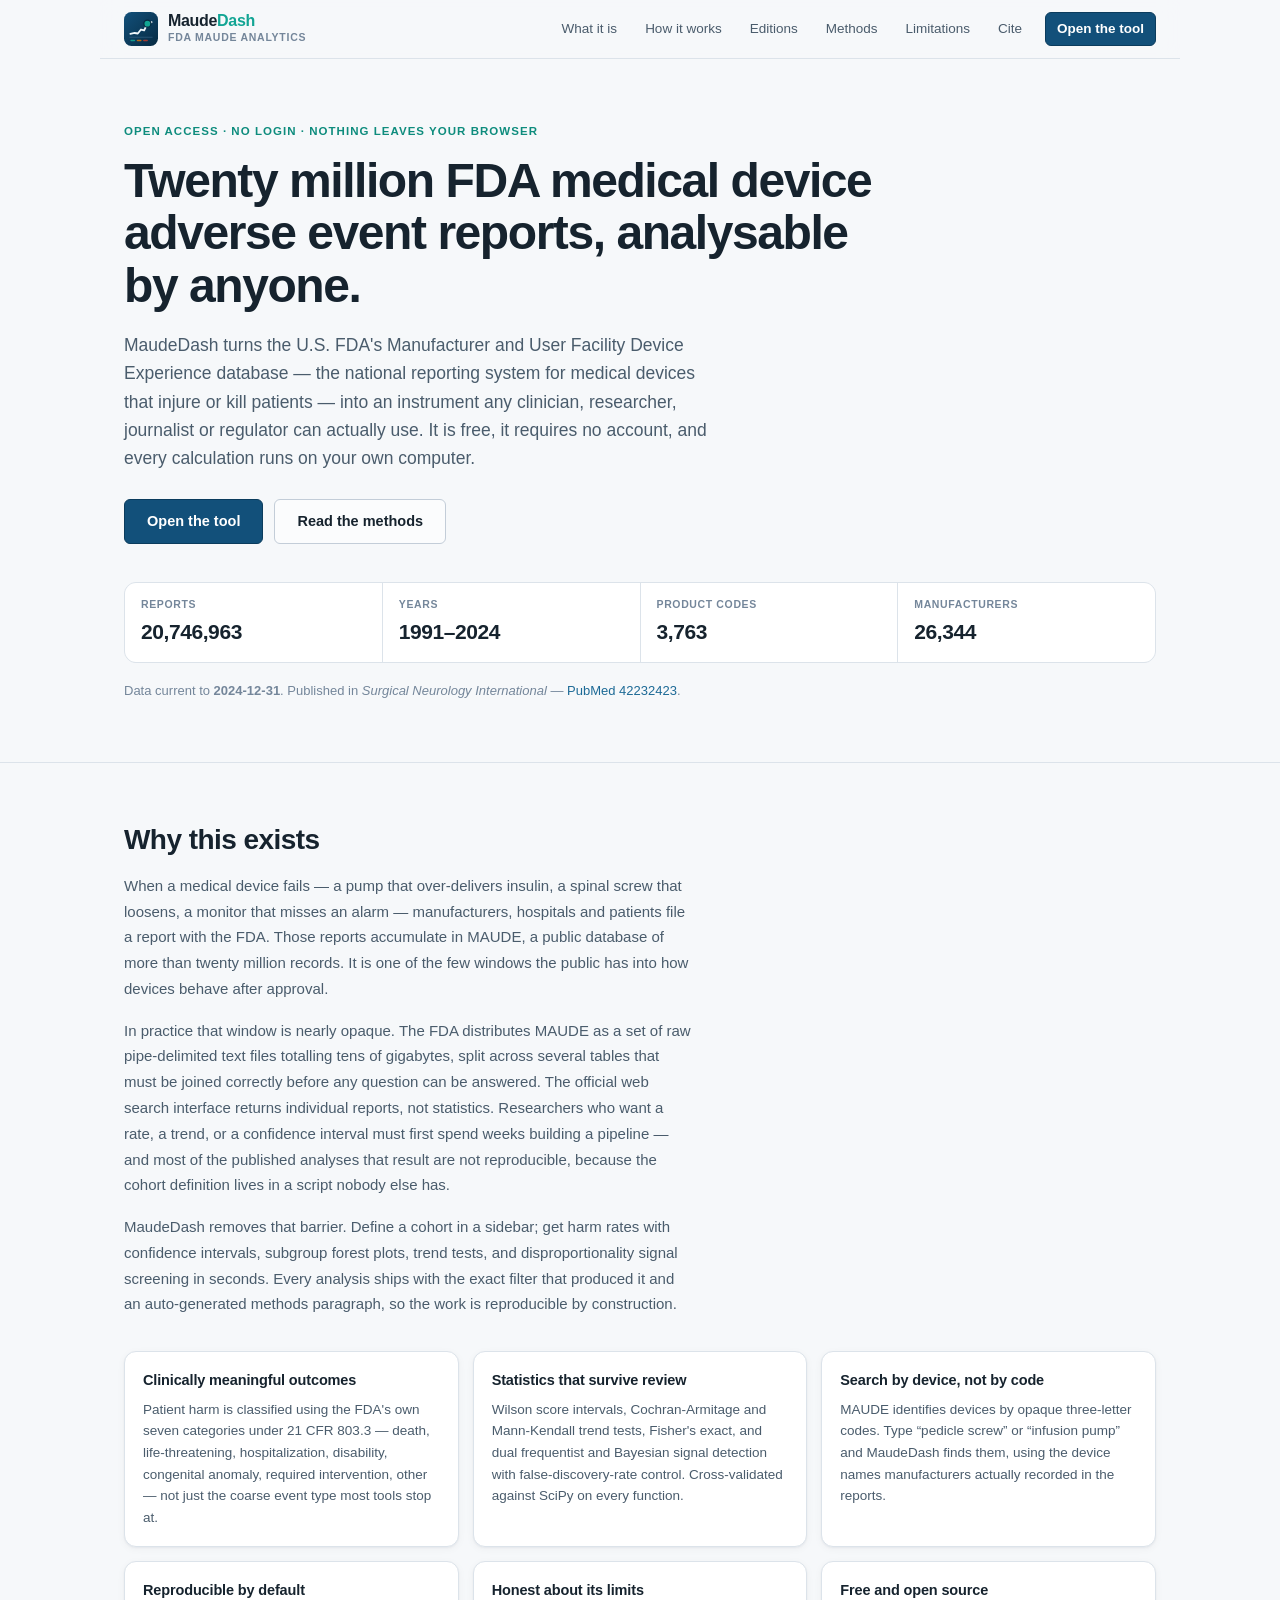
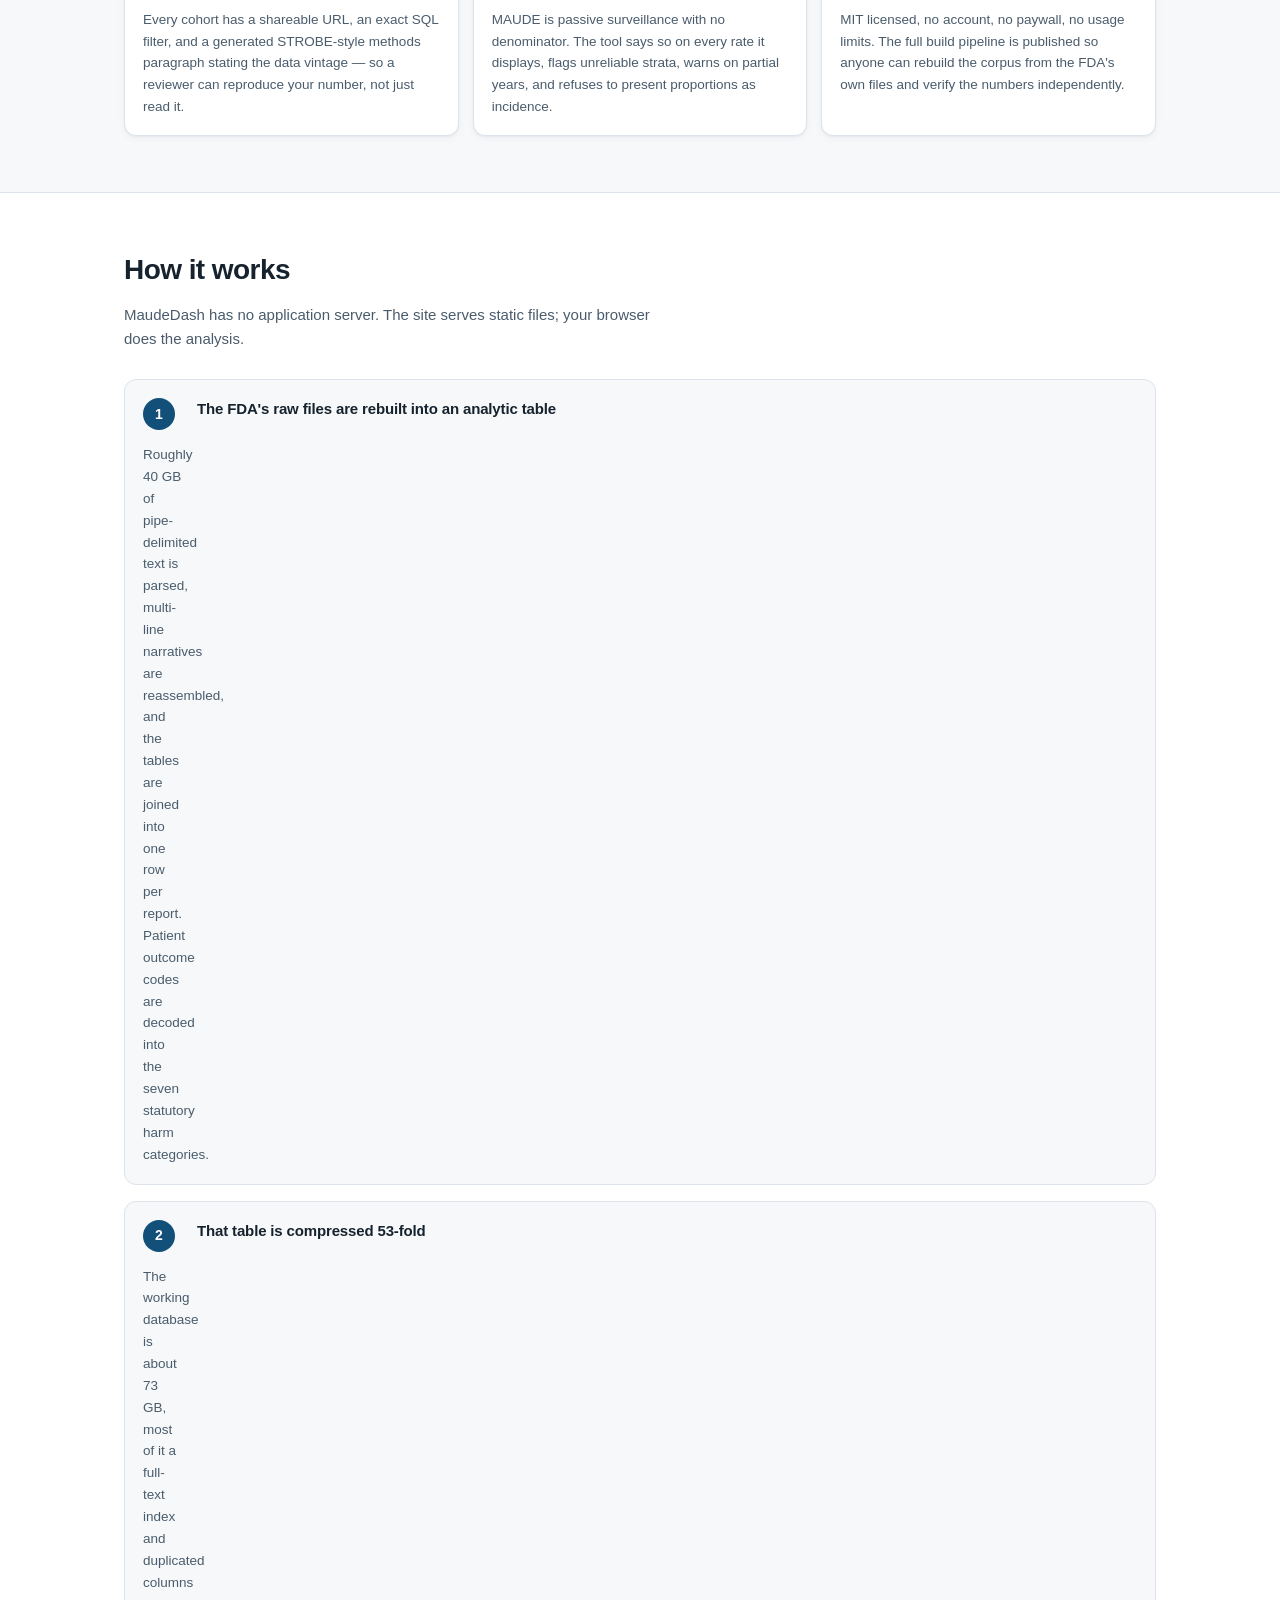
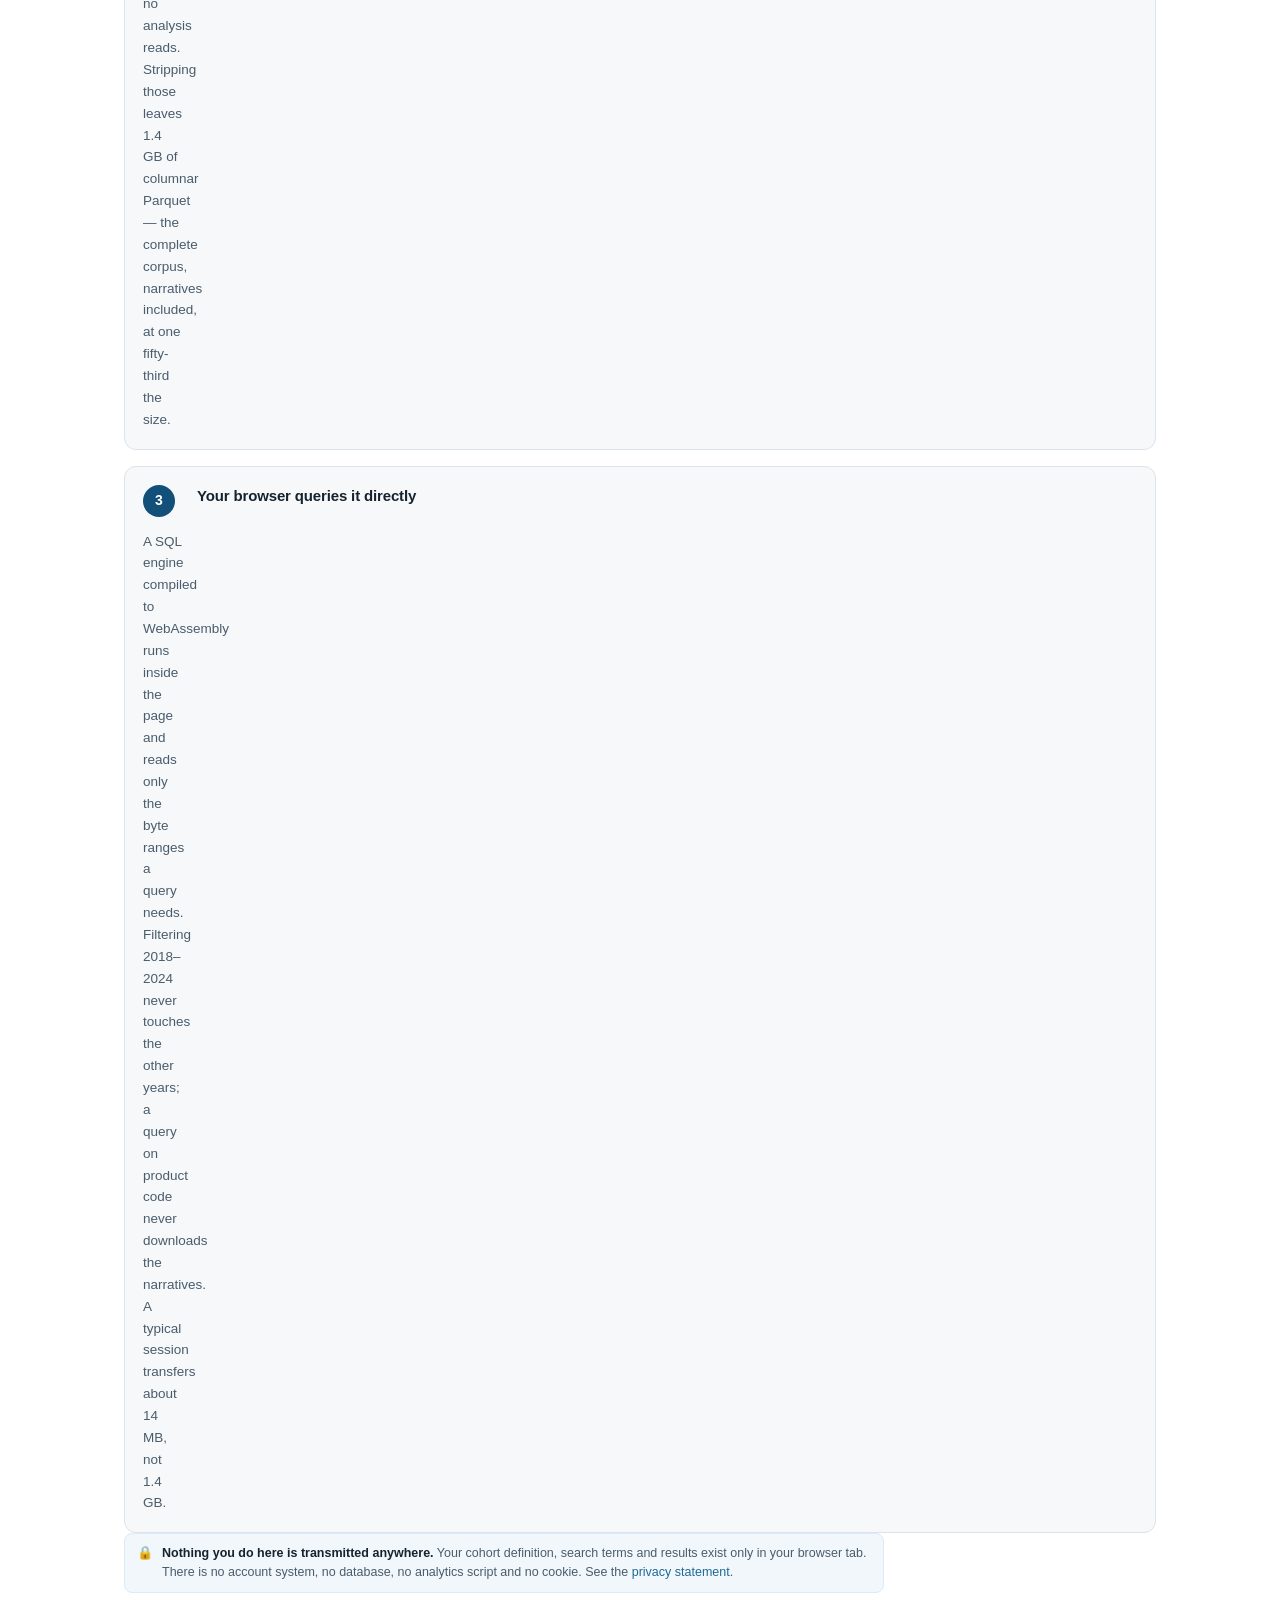
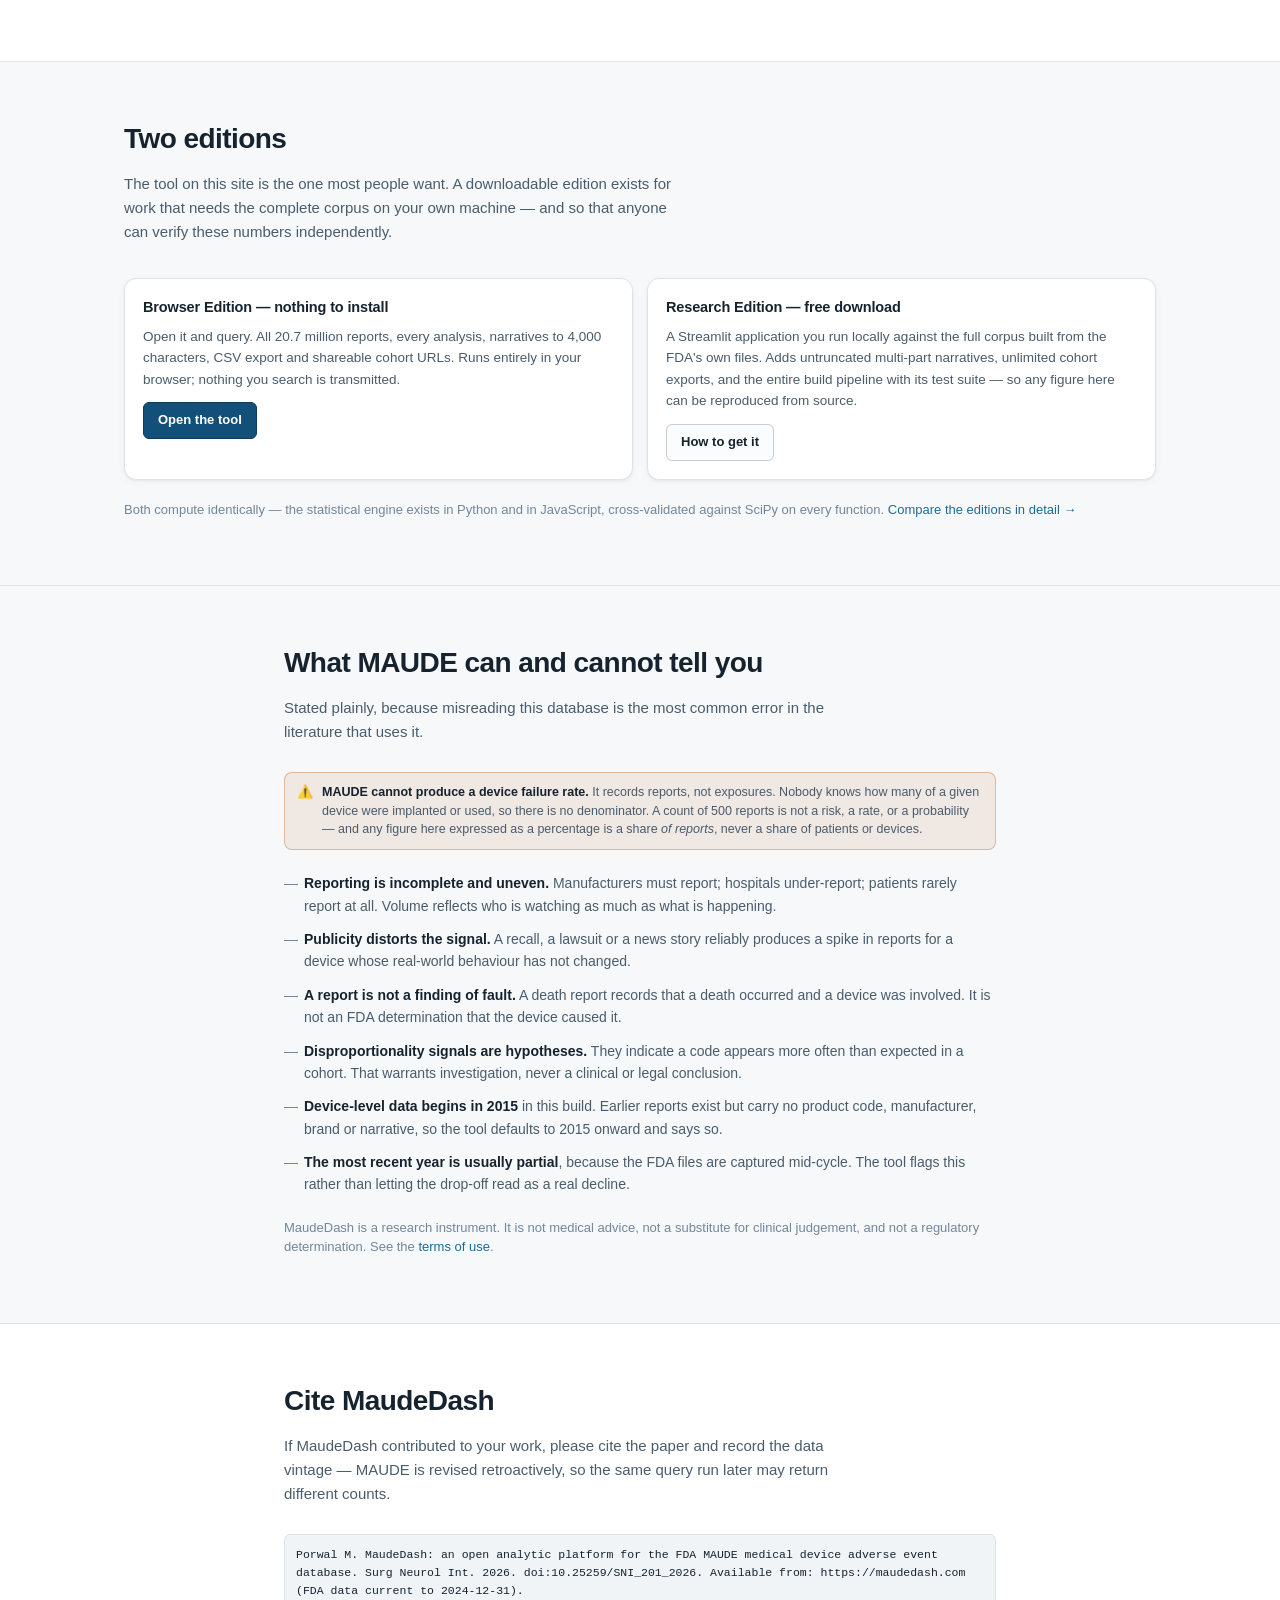
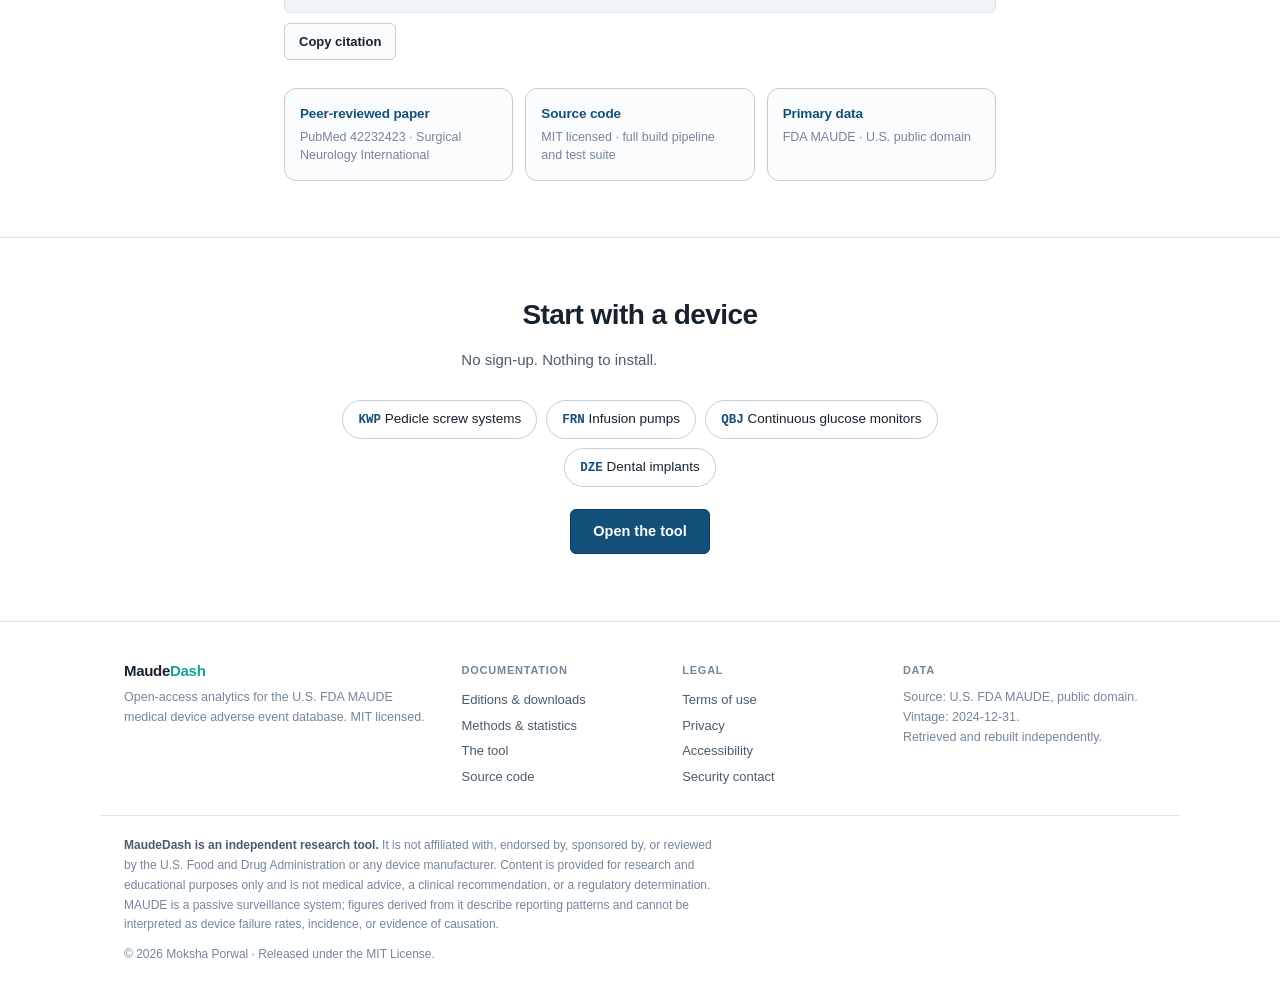
==== commit e7e630c2: "Surface both editions on the site, with install paths The site described only the tool it hosts. The" ====
--- a/web/index.html
+++ b/web/index.html
@@ -73,6 +73,7 @@
   <nav class="site-nav" aria-label="Main">
     <a href="#what">What it is</a>
     <a href="#how">How it works</a>
+    <a href="#editions">Editions</a>
     <a href="methods.html">Methods</a>
     <a href="#limits">Limitations</a>
     <a href="#cite">Cite</a>
@@ -237,6 +238,45 @@
     </div>
   </section>
 
+  <!-- ========================== editions ========================== -->
+  <section id="editions" class="band">
+    <div class="wrap">
+      <h2>Two editions</h2>
+      <p class="section-lede">
+        The tool on this site is the one most people want. A downloadable
+        edition exists for work that needs the complete corpus on your own
+        machine — and so that anyone can verify these numbers independently.
+      </p>
+
+      <div class="feature-grid" style="grid-template-columns:repeat(auto-fit,minmax(300px,1fr))">
+        <article class="feature">
+          <h3>Browser Edition — nothing to install</h3>
+          <p>Open it and query. All 20.7 million reports, every analysis,
+          narratives to 4,000 characters, CSV export and shareable cohort URLs.
+          Runs entirely in your browser; nothing you search is transmitted.</p>
+          <p style="margin-top:12px"><a class="btn" href="app.html"
+             style="width:auto;padding:7px 14px;font-size:13px">Open the tool</a></p>
+        </article>
+        <article class="feature">
+          <h3>Research Edition — free download</h3>
+          <p>A Streamlit application you run locally against the full corpus
+          built from the FDA's own files. Adds untruncated multi-part
+          narratives, unlimited cohort exports, and the entire build pipeline
+          with its test suite — so any figure here can be reproduced from
+          source.</p>
+          <p style="margin-top:12px"><a class="btn btn-secondary" href="editions.html"
+             style="width:auto;padding:7px 14px;font-size:13px">How to get it</a></p>
+        </article>
+      </div>
+
+      <p class="fineprint" style="margin-top:20px">
+        Both compute identically — the statistical engine exists in Python and
+        in JavaScript, cross-validated against SciPy on every function.
+        <a href="editions.html">Compare the editions in detail →</a>
+      </p>
+    </div>
+  </section>
+
   <!-- =========================== limits =========================== -->
   <section id="limits" class="band">
     <div class="wrap wrap-narrow">
@@ -337,6 +377,7 @@
     </div>
     <nav aria-label="Documentation">
       <h4>Documentation</h4>
+      <a href="editions.html">Editions &amp; downloads</a>
       <a href="methods.html">Methods &amp; statistics</a>
       <a href="app.html">The tool</a>
       <a href="https://github.com/mokshalstudios/MAUDE-DASH" rel="noopener">Source code</a>
--- a/web/assets/site.css
+++ b/web/assets/site.css
@@ -263,3 +263,49 @@
   .site-header, .site-nav, .hero-cta, .cta-band, .nav-toggle { display: none !important; }
   .band { page-break-inside: avoid; }
 }
+
+/* ----- editions page ----- */
+
+.edition-grid {
+  display: grid; grid-template-columns: 1fr 1fr; gap: 16px; margin: 28px 0 40px;
+}
+@media (max-width: 880px) { .edition-grid { grid-template-columns: 1fr; } }
+
+.edition {
+  background: var(--surface); border: 1px solid var(--border);
+  border-radius: var(--radius-lg); padding: 22px; box-shadow: var(--shadow);
+  display: flex; flex-direction: column;
+}
+.edition-tag {
+  display: inline-block; align-self: flex-start;
+  padding: 3px 10px; margin-bottom: 10px;
+  font-size: 10.5px; font-weight: 700; text-transform: uppercase;
+  letter-spacing: .06em; border-radius: 20px;
+  background: var(--brand-100); color: var(--brand-700);
+}
+.edition-tag.alt { background: var(--accent-100); color: var(--accent-600); }
+:root[data-theme="dark"] .edition-tag { color: var(--brand-500); }
+:root[data-theme="dark"] .edition-tag.alt { color: var(--accent-500); }
+
+.edition h2 {
+  font-size: 20px; margin: 0 0 8px; padding: 0; border: none; color: var(--text);
+}
+.edition-lede {
+  font-size: 14px; line-height: 1.62; color: var(--text-2); margin-bottom: 4px;
+}
+.edition h3 {
+  font-size: 11px; font-weight: 700; text-transform: uppercase;
+  letter-spacing: .07em; color: var(--text-3); margin: 18px 0 7px;
+}
+.edition ul { margin: 0; padding-left: 20px; }
+.edition li { font-size: 13.5px; line-height: 1.55; color: var(--text-2); margin-bottom: 5px; }
+.edition .req { font-size: 13px; color: var(--text-2); line-height: 1.55; }
+.edition .btn { margin-top: auto; align-self: flex-start; }
+.edition .btn:first-of-type { margin-top: 20px; }
+
+.doc pre {
+  padding: 12px 14px; overflow-x: auto; margin: 10px 0 18px;
+  background: var(--surface-3); border: 1px solid var(--border);
+  border-radius: var(--radius); font-size: 12.5px; line-height: 1.6;
+}
+.doc pre code { background: none; padding: 0; font-size: inherit; }
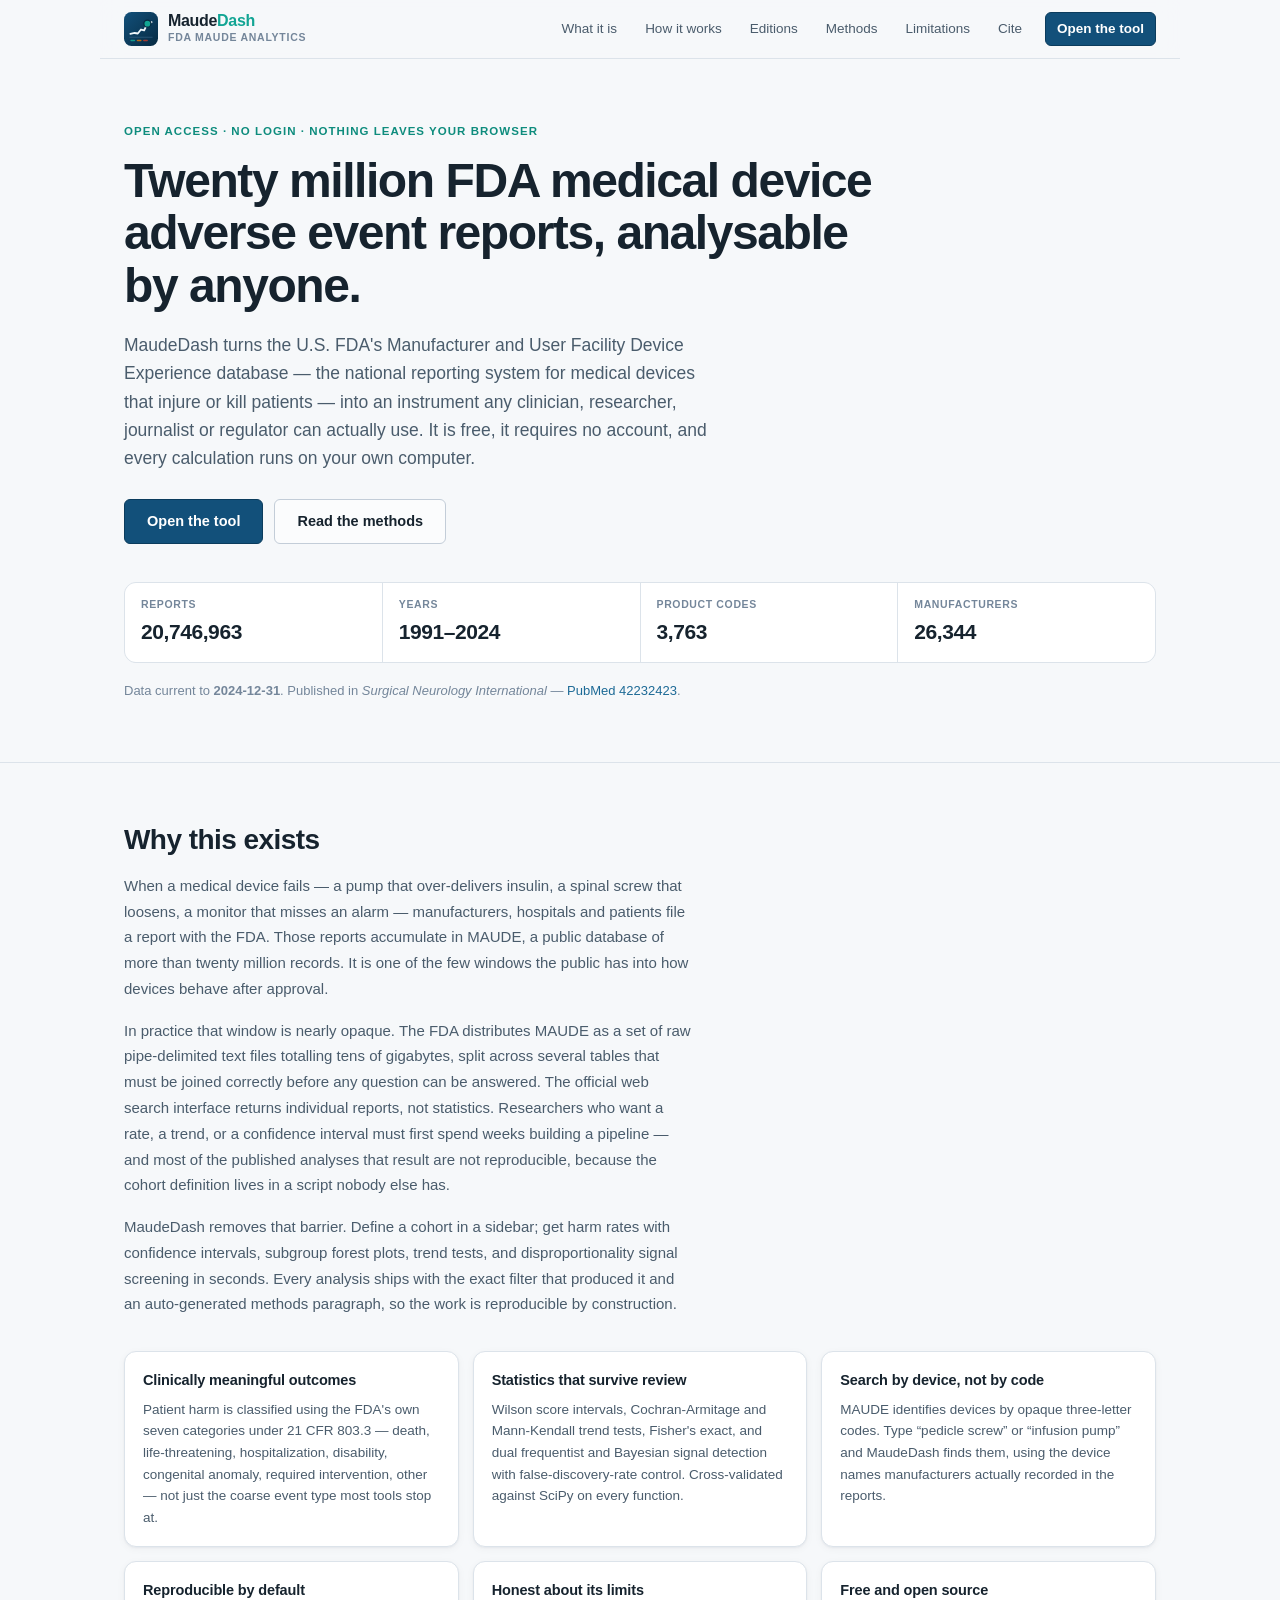
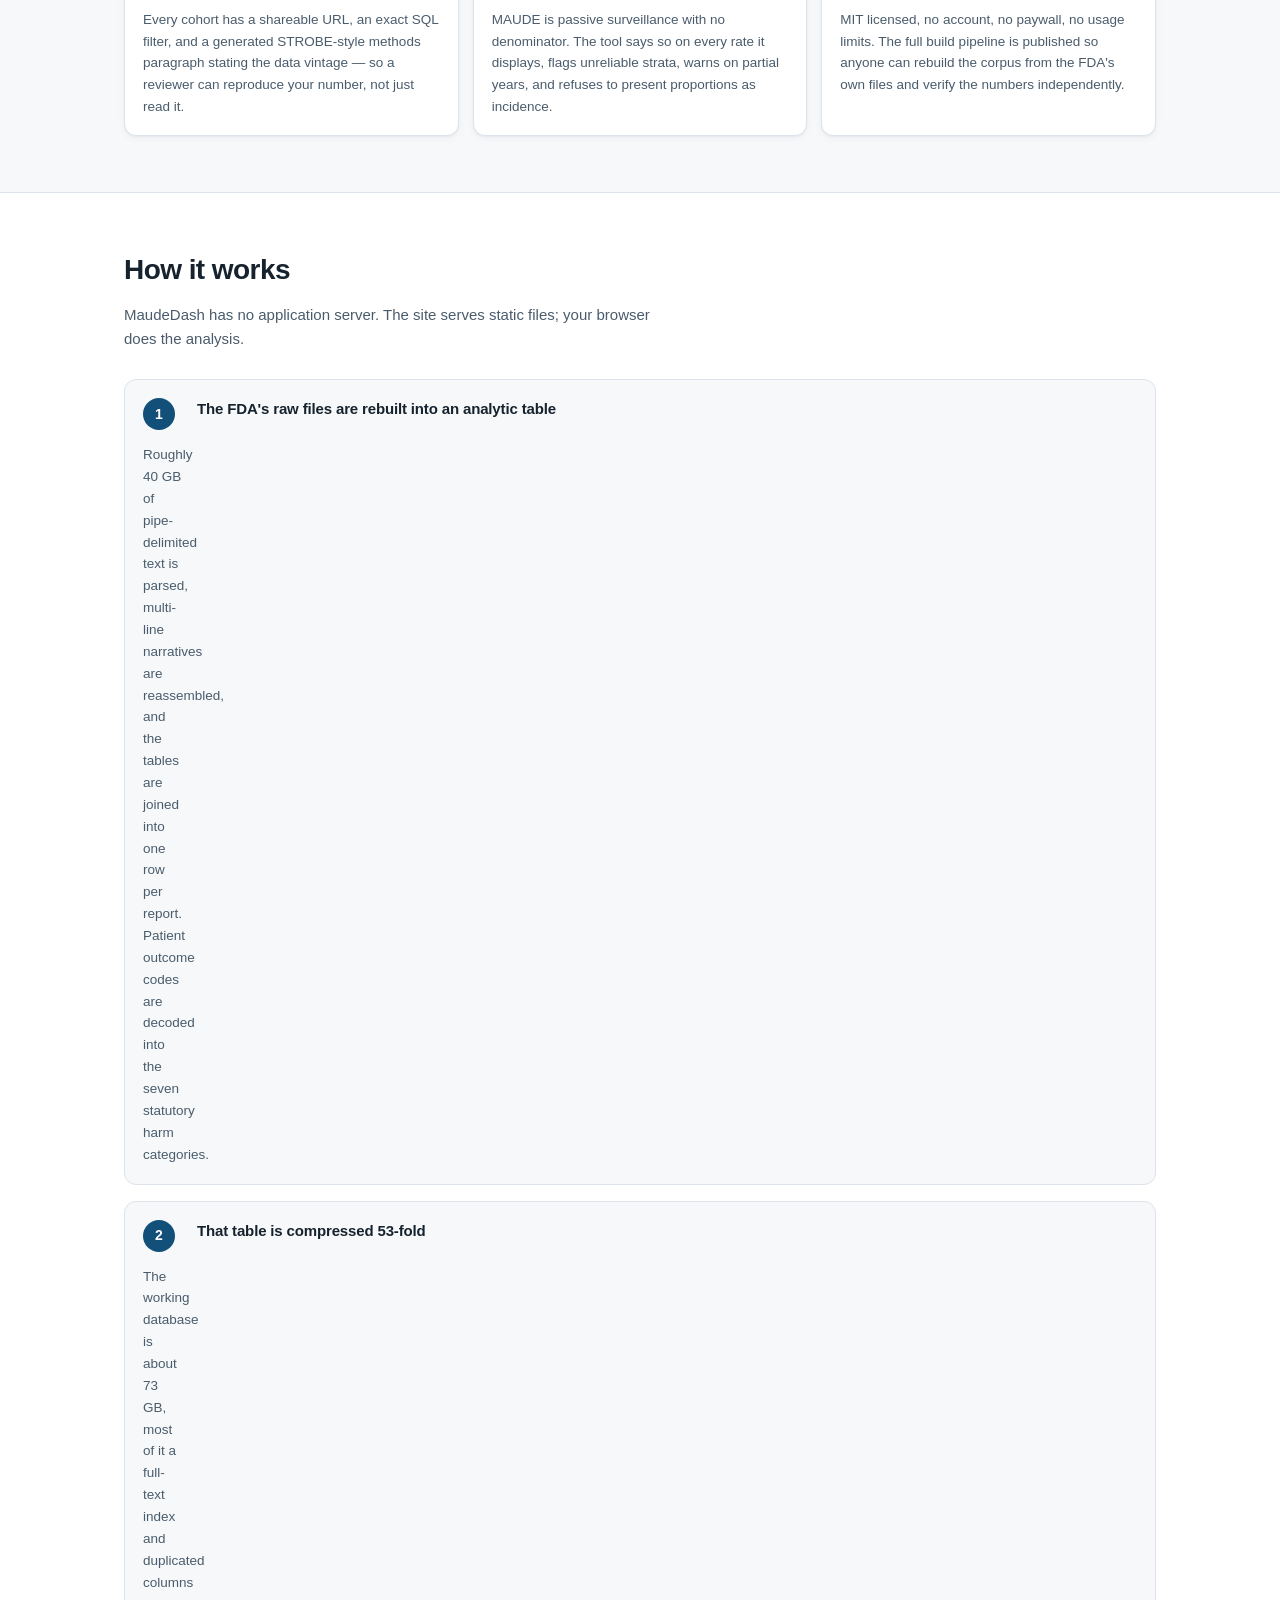
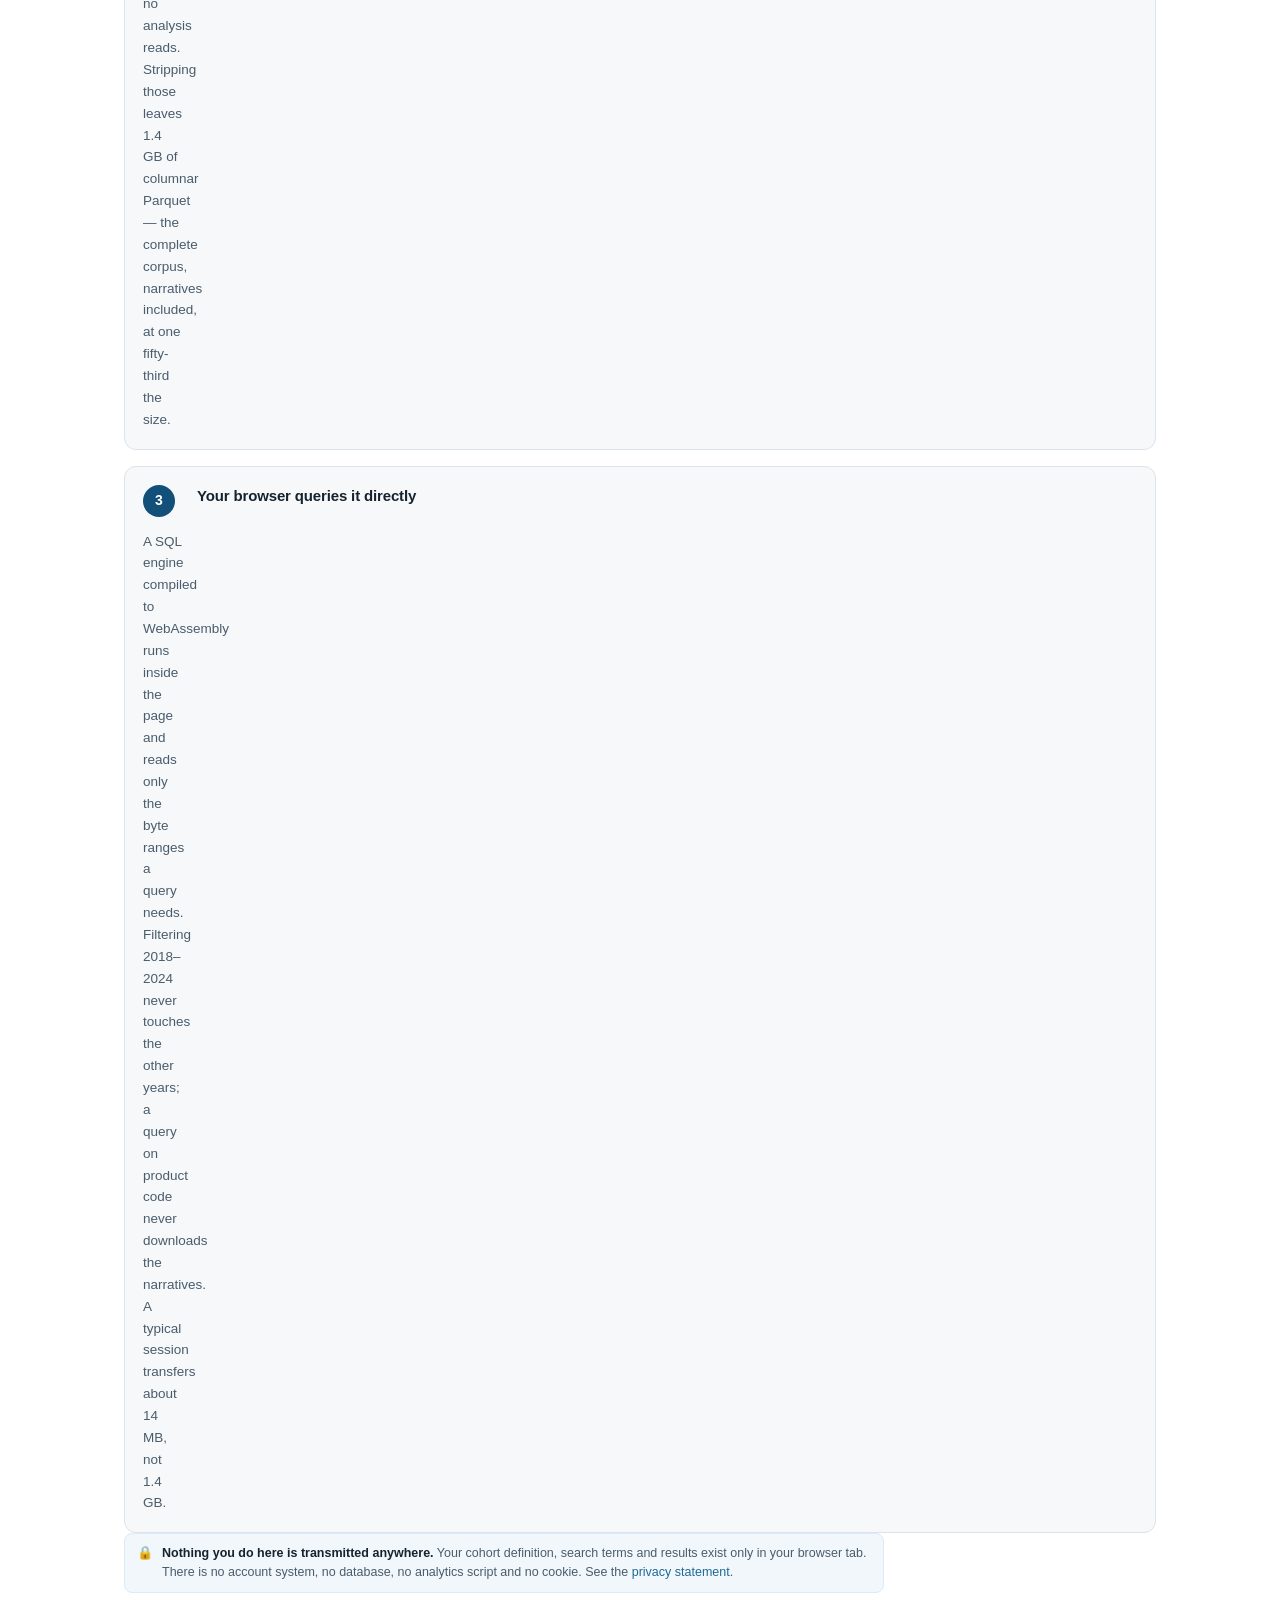
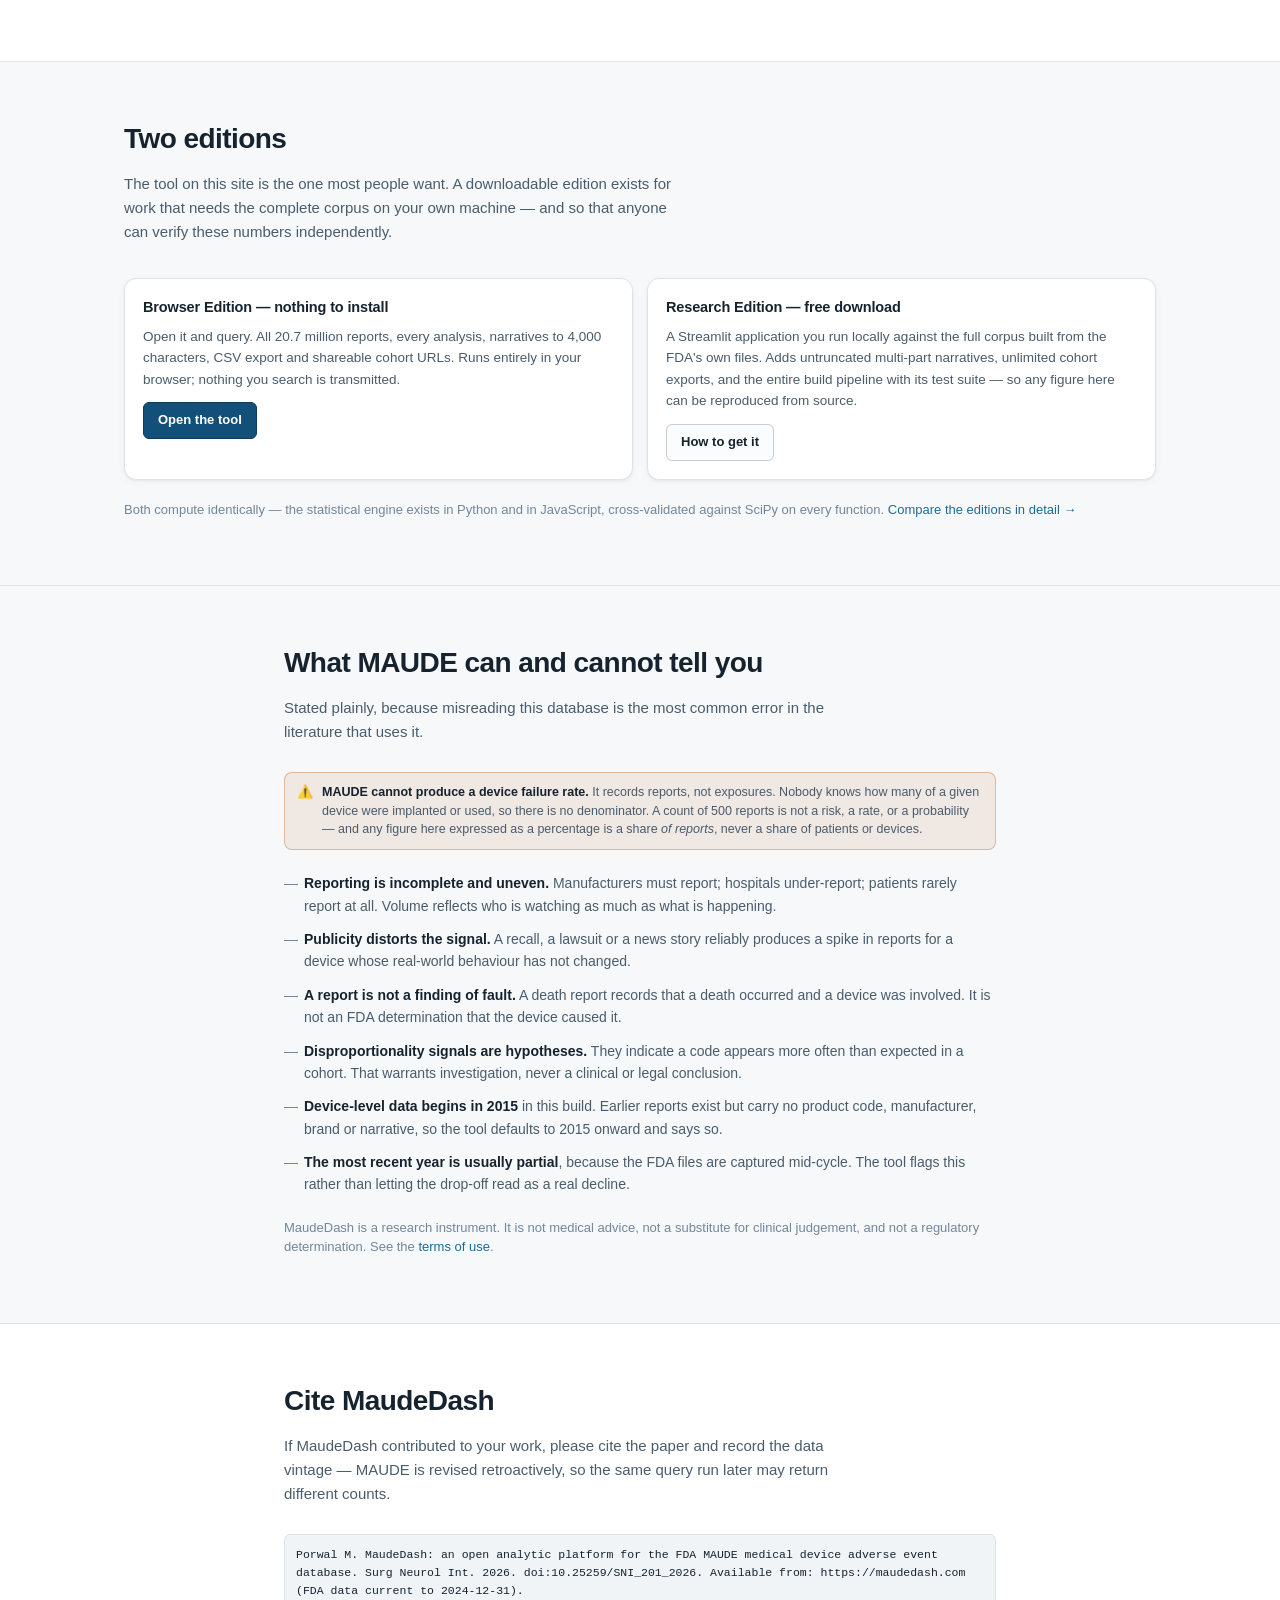
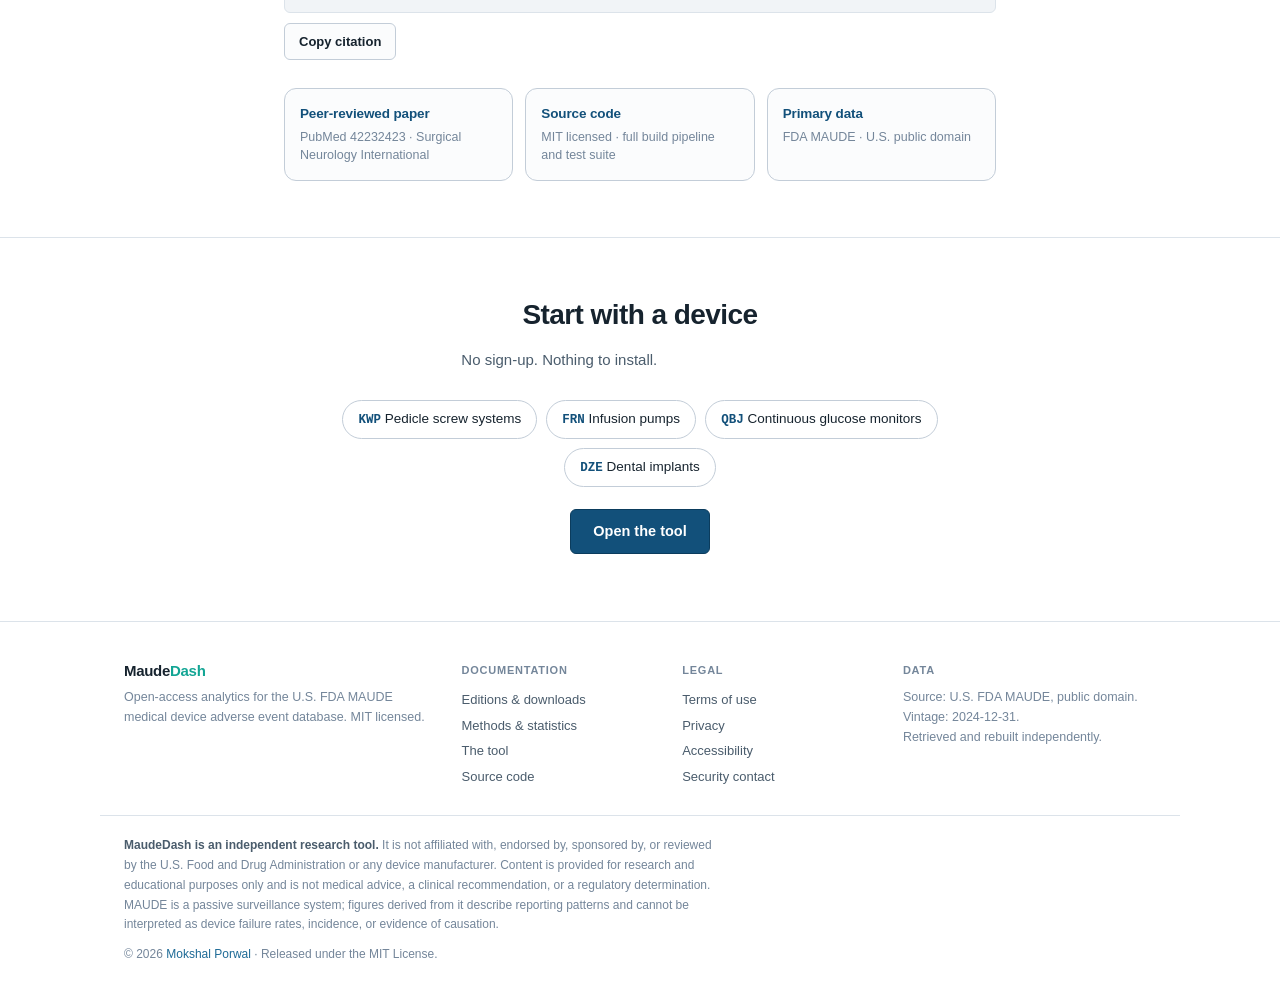
==== commit 3af417fb: "Correct author name to Mokshal Porwal, link to mokshalmedia.com The name was wrong throughout: I inf" ====
--- a/web/index.html
+++ b/web/index.html
@@ -5,7 +5,7 @@
 <meta name="viewport" content="width=device-width, initial-scale=1">
 <title>MaudeDash — Open analytics for the FDA MAUDE medical device adverse event database</title>
 <meta name="description" content="MaudeDash is a free, open-access research tool for the U.S. FDA MAUDE database: 20.7 million medical device adverse event reports, with FDA 21 CFR 803.3 harm classification, Wilson confidence intervals, Bayesian and frequentist signal detection, and STROBE-ready methods output. Runs entirely in your browser.">
-<meta name="author" content="Moksha Porwal">
+<meta name="author" content="Mokshal Porwal">
 <meta name="robots" content="index, follow">
 <link rel="canonical" href="https://maudedash.com/">
 <link rel="icon" type="image/svg+xml" href="assets/favicon.svg">
@@ -40,7 +40,7 @@
       "operatingSystem": "Any modern web browser",
       "offers": { "@type": "Offer", "price": "0", "priceCurrency": "USD" },
       "license": "https://opensource.org/licenses/MIT",
-      "author": { "@type": "Person", "name": "Moksha Porwal" },
+      "author": { "@type": "Person", "name": "Mokshal Porwal", "url": "https://mokshalmedia.com" },
       "description": "Open-access analytics platform for the U.S. FDA Manufacturer and User Facility Device Experience (MAUDE) medical device adverse event database.",
       "isAccessibleForFree": true,
       "codeRepository": "https://github.com/mokshalstudios/MAUDE-DASH"
@@ -409,7 +409,7 @@
       and cannot be interpreted as device failure rates, incidence, or evidence
       of causation.
     </p>
-    <p>© <span id="year">2026</span> Moksha Porwal · Released under the MIT License.</p>
+    <p>© <span id="year">2026</span> <a href="https://mokshalmedia.com" rel="noopener">Mokshal Porwal</a> · Released under the MIT License.</p>
   </div>
 </footer>
 
